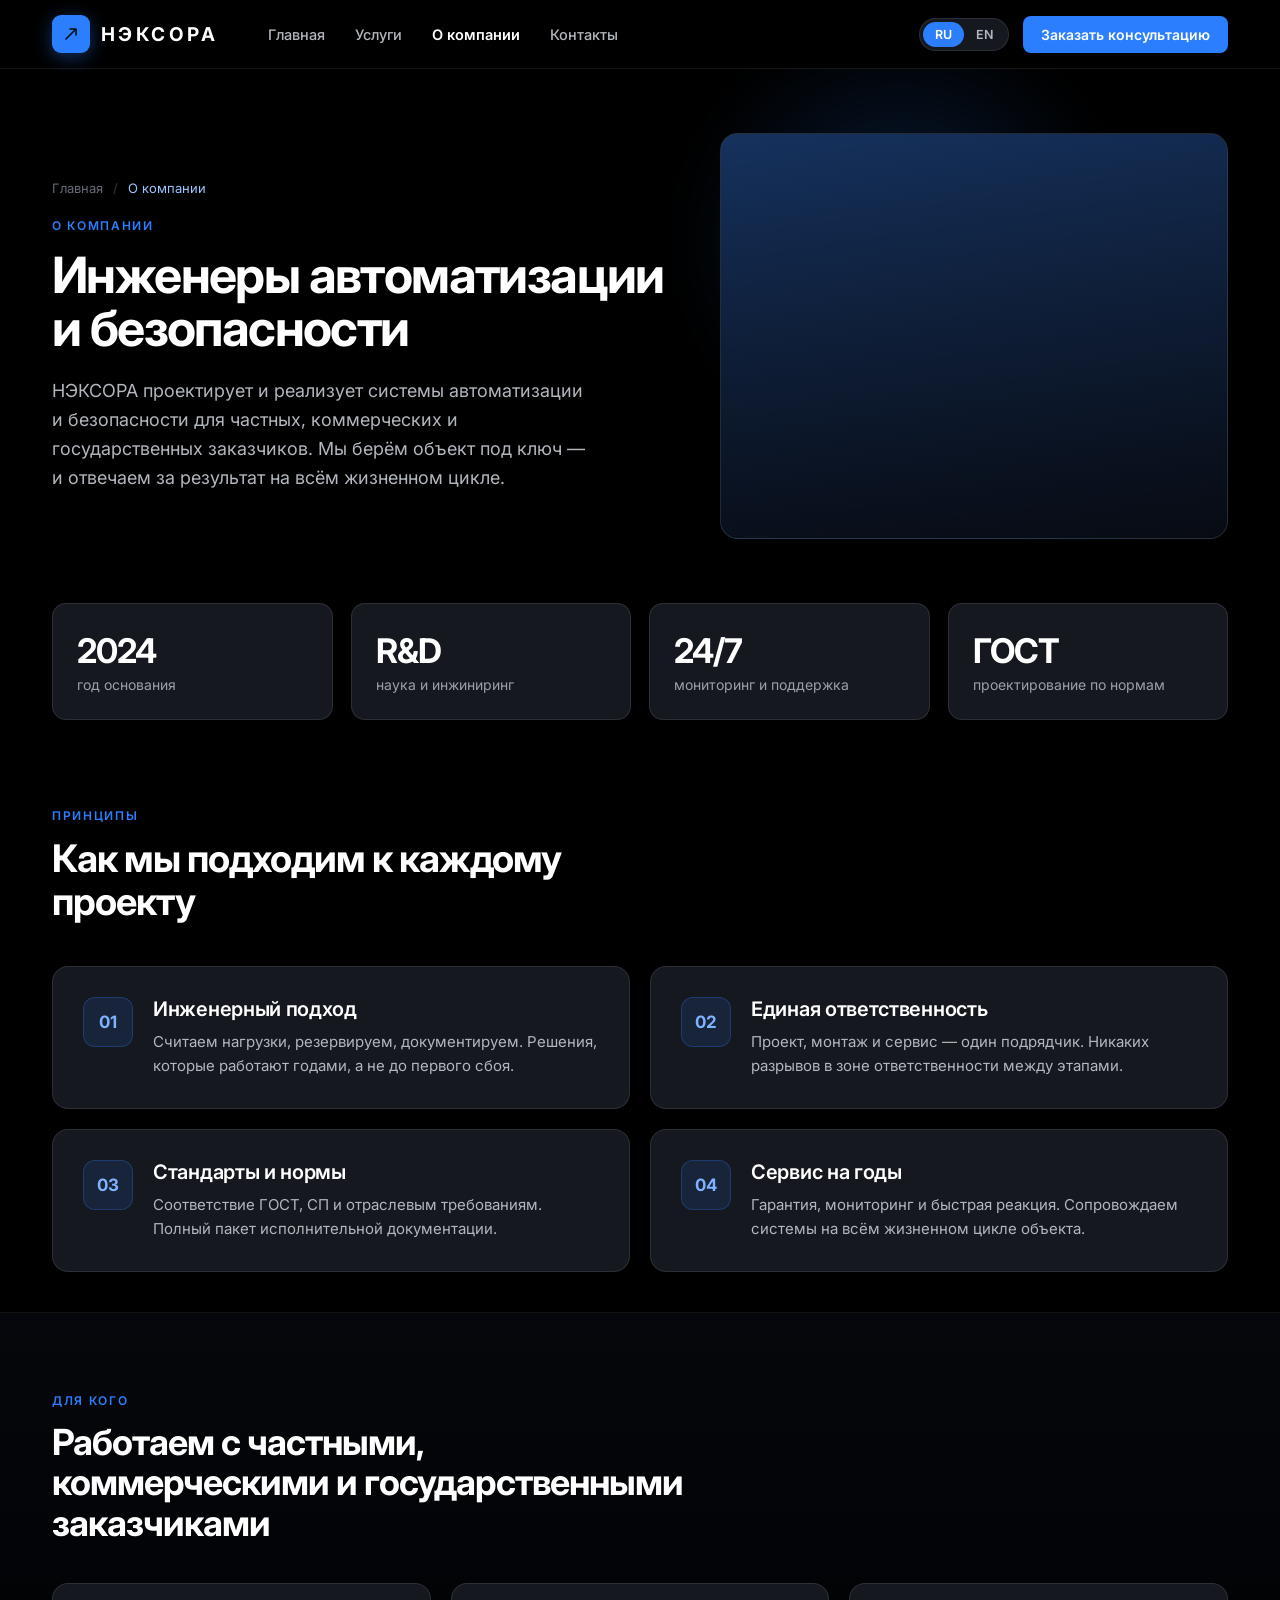
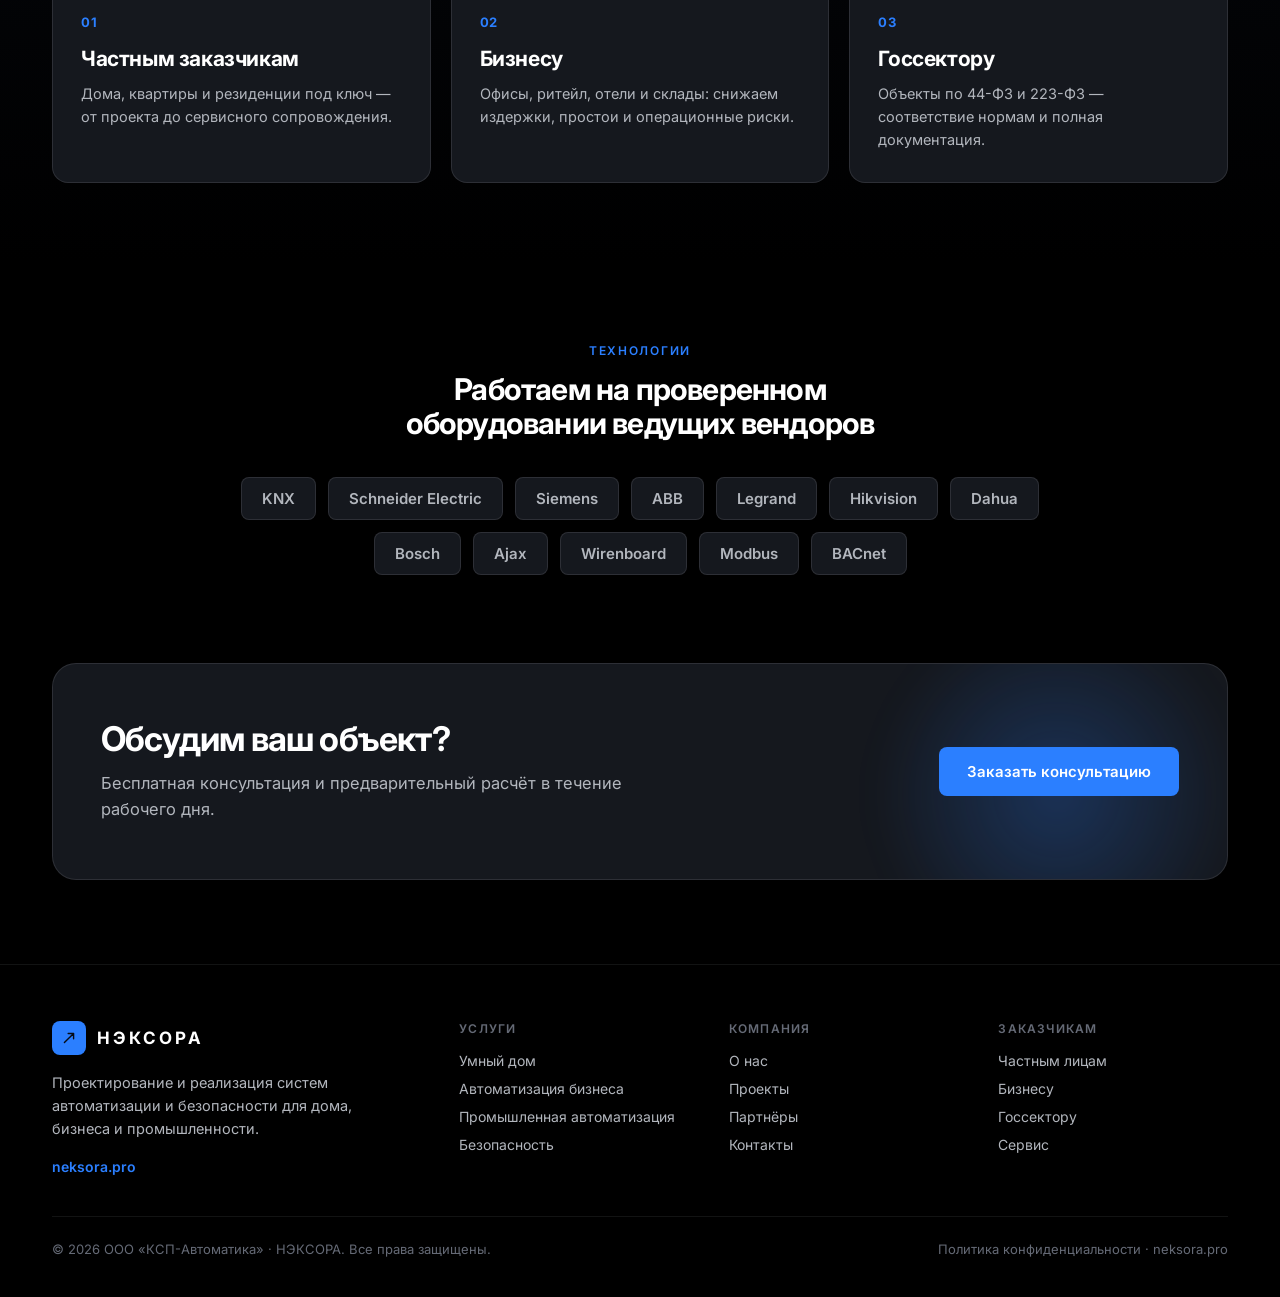
==== kompaniya.html @ 461b806e "Initial commit for Neksora redesign" ====
<!DOCTYPE html>
<html lang="ru">
<head>
<meta charset="utf-8">
<meta name="viewport" content="width=device-width,initial-scale=1">
<title>О компании — НЭКСОРА</title>
<link rel="preconnect" href="https://fonts.googleapis.com">
<link rel="preconnect" href="https://fonts.gstatic.com" crossorigin>
<link href="https://fonts.googleapis.com/css2?family=Inter:wght@400;500;600;700&display=swap" rel="stylesheet">
<link rel="stylesheet" href="neksora.css">
<style>
  .nx-chip{transition:border-color .14s ease,color .14s ease}
  .nx-chip:hover{border-color:rgba(43,127,255,.4) !important;color:#fff !important}
</style>
</head>
<body>
<div class="nx-root" style="background:#000;color:#fff;font-family:'Inter',system-ui,sans-serif;min-height:100vh;overflow-x:hidden;position:relative">

<!-- NAV -->
<header style="position:sticky;top:0;z-index:50;background:rgba(0,0,0,.72);backdrop-filter:blur(14px);border-bottom:1px solid rgba(178,182,189,.12)">
  <div style="max-width:1240px;margin:0 auto;height:68px;padding:0 32px;display:flex;align-items:center;gap:32px">
    <a href="index.html" style="display:flex;align-items:center;gap:11px;text-decoration:none;flex-shrink:0">
      <span style="width:38px;height:38px;border-radius:9px;background:#2b7fff;display:flex;align-items:center;justify-content:center;box-shadow:0 4px 18px rgba(43,127,255,.4)">
        <svg width="22" height="22" viewBox="0 0 48 48" fill="none"><path d="M13 35 L35 13 M22 13 L35 13 L35 26" stroke="#070B14" stroke-width="3.4" stroke-linecap="round" stroke-linejoin="round"/></svg>
      </span>
      <span style="font-size:19px;font-weight:700;letter-spacing:.18em;color:#fff">НЭКСОРА</span>
    </a>
    <nav style="display:flex;gap:30px;margin-left:18px">
      <a class="nx-link" href="index.html" style="font-size:14.5px;font-weight:500;color:#b2b6bd;text-decoration:none" data-k="nav0">Главная</a>
      <a class="nx-link" href="uslugi.html" style="font-size:14.5px;font-weight:500;color:#b2b6bd;text-decoration:none" data-k="nav1">Услуги</a>
      <a class="nx-link" href="kompaniya.html" style="font-size:14.5px;font-weight:600;color:#fff;text-decoration:none" data-k="nav2">О компании</a>
      <a class="nx-link" href="kontakty.html" style="font-size:14.5px;font-weight:500;color:#b2b6bd;text-decoration:none" data-k="nav3">Контакты</a>
    </nav>
    <div class="nx-headactions" style="margin-left:auto;display:flex;align-items:center;gap:14px">
      <div style="display:flex;align-items:center;background:#15181e;border:1px solid rgba(178,182,189,.15);border-radius:9999px;padding:3px">
        <button class="nx-seg" data-lang="ru" style="border:none;cursor:pointer;font-family:inherit;font-size:12.5px;font-weight:600;padding:5px 12px;border-radius:9999px;background:#2b7fff;color:#fff">RU</button>
        <button class="nx-seg" data-lang="en" style="border:none;cursor:pointer;font-family:inherit;font-size:12.5px;font-weight:600;padding:5px 12px;border-radius:9999px;background:transparent;color:#b2b6bd">EN</button>
      </div>
      <a class="nx-cta" href="kontakty.html" style="background:#2b7fff;color:#fff;font-size:14px;font-weight:600;padding:10px 18px;border-radius:8px;text-decoration:none" data-k="cta1">Заказать консультацию</a>
    </div>
    <button id="nx-burger" class="nx-burger" aria-label="Menu" style="margin-left:auto;align-items:center;justify-content:center;width:42px;height:42px;border-radius:9px;background:#15181e;border:1px solid rgba(178,182,189,.15);cursor:pointer;color:#fff">
      <svg id="nx-burger-icon" width="20" height="20" viewBox="0 0 24 24" fill="none"><path d="M4 7h16M4 12h16M4 17h16" stroke="currentColor" stroke-width="1.8" stroke-linecap="round"/></svg>
      <svg id="nx-burger-close" width="20" height="20" viewBox="0 0 24 24" fill="none" style="display:none"><path d="M6 6l12 12M18 6L6 18" stroke="currentColor" stroke-width="1.8" stroke-linecap="round"/></svg>
    </button>
  </div>
  <div id="nx-mobile-menu" class="nx-mobile-menu" style="display:none;border-top:1px solid rgba(178,182,189,.12);background:rgba(0,0,0,.96);backdrop-filter:blur(14px);padding:14px 20px 22px">
    <div style="display:flex;flex-direction:column;gap:2px">
      <a data-close-menu href="index.html" style="font-size:16px;font-weight:500;color:#b2b6bd;text-decoration:none;padding:12px 6px" data-k="nav0">Главная</a>
      <a data-close-menu href="uslugi.html" style="font-size:16px;font-weight:500;color:#b2b6bd;text-decoration:none;padding:12px 6px" data-k="nav1">Услуги</a>
      <a data-close-menu href="kompaniya.html" style="font-size:16px;font-weight:600;color:#fff;text-decoration:none;padding:12px 6px" data-k="nav2">О компании</a>
      <a data-close-menu href="kontakty.html" style="font-size:16px;font-weight:500;color:#b2b6bd;text-decoration:none;padding:12px 6px" data-k="nav3">Контакты</a>
    </div>
    <div style="height:1px;background:rgba(178,182,189,.12);margin:14px 0"></div>
    <div style="display:flex;align-items:center;gap:12px">
      <div style="display:flex;align-items:center;background:#15181e;border:1px solid rgba(178,182,189,.15);border-radius:9999px;padding:3px">
        <button class="nx-seg" data-lang="ru" style="border:none;cursor:pointer;font-family:inherit;font-size:13px;font-weight:600;padding:7px 16px;border-radius:9999px;background:#2b7fff;color:#fff">RU</button>
        <button class="nx-seg" data-lang="en" style="border:none;cursor:pointer;font-family:inherit;font-size:13px;font-weight:600;padding:7px 16px;border-radius:9999px;background:transparent;color:#b2b6bd">EN</button>
      </div>
      <a class="nx-cta" data-close-menu href="kontakty.html" style="flex:1;text-align:center;background:#2b7fff;color:#fff;font-size:15px;font-weight:600;padding:13px 18px;border-radius:8px;text-decoration:none" data-k="cta1">Заказать консультацию</a>
    </div>
  </div>
</header>

<!-- PAGE HEADER -->
<section style="position:relative;max-width:1240px;margin:0 auto;padding:64px 32px 64px;overflow:hidden">
  <div style="position:absolute;top:-60px;right:8%;width:520px;height:460px;border-radius:50%;background:radial-gradient(circle,rgba(43,127,255,.22),transparent 64%);filter:blur(20px);animation:nx-glow 8s ease-in-out infinite;pointer-events:none"></div>
  <div style="position:relative;z-index:2;display:grid;grid-template-columns:1.1fr .9fr;gap:48px;align-items:center">
    <div>
      <div style="display:flex;align-items:center;gap:10px;font-size:13px;color:#656a76;margin-bottom:22px">
        <a href="index.html" class="nx-link" style="color:#656a76;text-decoration:none" data-k="nav0">Главная</a>
        <span style="opacity:.5">/</span>
        <span style="color:#9cc4ff" data-k="nav2">О компании</span>
      </div>
      <div style="font-size:12px;font-weight:600;letter-spacing:.14em;color:#2b7fff;text-transform:uppercase;margin-bottom:16px" data-k="headEyebrow">О компании</div>
      <h1 style="font-size:50px;line-height:1.07;letter-spacing:-1.6px;font-weight:700;margin:0 0 20px;color:#fff;text-wrap:balance" data-k="headTitle">Инженеры автоматизации и безопасности</h1>
      <p style="font-size:18px;line-height:1.62;color:#b2b6bd;margin:0;max-width:540px" data-k="headSub">НЭКСОРА проектирует и реализует системы автоматизации и безопасности для частных, коммерческих и государственных заказчиков. Мы берём объект под ключ — и отвечаем за результат на всём жизненном цикле.</p>
    </div>
    <div style="position:relative;border-radius:18px;overflow:hidden;border:1px solid rgba(178,182,189,.15);aspect-ratio:5/4;background:linear-gradient(150deg,#11233f,#0a0e16)">
      <img src="https://images.unsplash.com/photo-1497366216548-37526070297c?auto=format&fit=crop&w=1000&q=80" loading="lazy" onerror="this.style.display='none'" style="position:absolute;inset:0;width:100%;height:100%;object-fit:cover" alt="">
      <div style="position:absolute;inset:0;background:linear-gradient(180deg,rgba(43,127,255,.16),rgba(5,8,16,.5))"></div>
    </div>
  </div>
</section>

<!-- STATS -->
<section style="max-width:1240px;margin:0 auto;padding:0 32px 8px">
  <div style="display:grid;grid-template-columns:repeat(4,1fr);gap:18px">
    <div style="background:#15181e;border:1px solid rgba(178,182,189,.15);border-radius:14px;padding:26px 24px">
      <div style="font-size:34px;font-weight:700;color:#fff;letter-spacing:-1px" data-k="stat0v">2024</div>
      <div style="font-size:14px;color:#9aa0ab;margin-top:5px" data-k="stat0l">год основания</div>
    </div>
    <div style="background:#15181e;border:1px solid rgba(178,182,189,.15);border-radius:14px;padding:26px 24px">
      <div style="font-size:34px;font-weight:700;color:#fff;letter-spacing:-1px" data-k="stat1v">R&amp;D</div>
      <div style="font-size:14px;color:#9aa0ab;margin-top:5px" data-k="stat1l">наука и инжиниринг</div>
    </div>
    <div style="background:#15181e;border:1px solid rgba(178,182,189,.15);border-radius:14px;padding:26px 24px">
      <div style="font-size:34px;font-weight:700;color:#fff;letter-spacing:-1px" data-k="stat2v">24/7</div>
      <div style="font-size:14px;color:#9aa0ab;margin-top:5px" data-k="stat2l">мониторинг и поддержка</div>
    </div>
    <div style="background:#15181e;border:1px solid rgba(178,182,189,.15);border-radius:14px;padding:26px 24px">
      <div style="font-size:34px;font-weight:700;color:#fff;letter-spacing:-1px" data-k="stat3v">ГОСТ</div>
      <div style="font-size:14px;color:#9aa0ab;margin-top:5px" data-k="stat3l">проектирование по нормам</div>
    </div>
  </div>
</section>

<!-- PRINCIPLES -->
<section style="max-width:1240px;margin:0 auto;padding:80px 32px 40px">
  <div style="margin-bottom:44px;max-width:640px">
    <div style="font-size:12px;font-weight:600;letter-spacing:.14em;color:#2b7fff;text-transform:uppercase;margin-bottom:14px" data-k="princEyebrow">Принципы</div>
    <h2 style="font-size:38px;line-height:1.12;letter-spacing:-1px;font-weight:700;margin:0;color:#fff" data-k="princTitle">Как мы подходим к каждому проекту</h2>
  </div>
  <div style="display:grid;grid-template-columns:repeat(2,1fr);gap:20px">
    <div class="nx-card" style="display:flex;gap:20px;align-items:flex-start;background:#15181e;border:1px solid rgba(178,182,189,.15);border-radius:16px;padding:30px">
      <div style="flex-shrink:0;width:50px;height:50px;border-radius:12px;background:rgba(43,127,255,.12);border:1px solid rgba(43,127,255,.28);display:flex;align-items:center;justify-content:center">
        <span style="font-size:17px;font-weight:700;color:#7fb2ff">01</span>
      </div>
      <div>
        <h3 style="font-size:20px;font-weight:600;letter-spacing:-.3px;margin:0 0 9px;color:#fff" data-k="pr0title">Инженерный подход</h3>
        <p style="font-size:15px;line-height:1.6;color:#b2b6bd;margin:0" data-k="pr0desc">Считаем нагрузки, резервируем, документируем. Решения, которые работают годами, а не до первого сбоя.</p>
      </div>
    </div>
    <div class="nx-card" style="display:flex;gap:20px;align-items:flex-start;background:#15181e;border:1px solid rgba(178,182,189,.15);border-radius:16px;padding:30px">
      <div style="flex-shrink:0;width:50px;height:50px;border-radius:12px;background:rgba(43,127,255,.12);border:1px solid rgba(43,127,255,.28);display:flex;align-items:center;justify-content:center">
        <span style="font-size:17px;font-weight:700;color:#7fb2ff">02</span>
      </div>
      <div>
        <h3 style="font-size:20px;font-weight:600;letter-spacing:-.3px;margin:0 0 9px;color:#fff" data-k="pr1title">Единая ответственность</h3>
        <p style="font-size:15px;line-height:1.6;color:#b2b6bd;margin:0" data-k="pr1desc">Проект, монтаж и сервис — один подрядчик. Никаких разрывов в зоне ответственности между этапами.</p>
      </div>
    </div>
    <div class="nx-card" style="display:flex;gap:20px;align-items:flex-start;background:#15181e;border:1px solid rgba(178,182,189,.15);border-radius:16px;padding:30px">
      <div style="flex-shrink:0;width:50px;height:50px;border-radius:12px;background:rgba(43,127,255,.12);border:1px solid rgba(43,127,255,.28);display:flex;align-items:center;justify-content:center">
        <span style="font-size:17px;font-weight:700;color:#7fb2ff">03</span>
      </div>
      <div>
        <h3 style="font-size:20px;font-weight:600;letter-spacing:-.3px;margin:0 0 9px;color:#fff" data-k="pr2title">Стандарты и нормы</h3>
        <p style="font-size:15px;line-height:1.6;color:#b2b6bd;margin:0" data-k="pr2desc">Соответствие ГОСТ, СП и отраслевым требованиям. Полный пакет исполнительной документации.</p>
      </div>
    </div>
    <div class="nx-card" style="display:flex;gap:20px;align-items:flex-start;background:#15181e;border:1px solid rgba(178,182,189,.15);border-radius:16px;padding:30px">
      <div style="flex-shrink:0;width:50px;height:50px;border-radius:12px;background:rgba(43,127,255,.12);border:1px solid rgba(43,127,255,.28);display:flex;align-items:center;justify-content:center">
        <span style="font-size:17px;font-weight:700;color:#7fb2ff">04</span>
      </div>
      <div>
        <h3 style="font-size:20px;font-weight:600;letter-spacing:-.3px;margin:0 0 9px;color:#fff" data-k="pr3title">Сервис на годы</h3>
        <p style="font-size:15px;line-height:1.6;color:#b2b6bd;margin:0" data-k="pr3desc">Гарантия, мониторинг и быстрая реакция. Сопровождаем системы на всём жизненном цикле объекта.</p>
      </div>
    </div>
  </div>
</section>

<!-- AUDIENCE -->
<section style="border-top:1px solid rgba(178,182,189,.1);background:linear-gradient(180deg,#05070c,#000)">
  <div style="max-width:1240px;margin:0 auto;padding:80px 32px">
    <div style="margin-bottom:40px;max-width:640px">
      <div style="font-size:12px;font-weight:600;letter-spacing:.14em;color:#2b7fff;text-transform:uppercase;margin-bottom:14px" data-k="audEyebrow">Для кого</div>
      <h2 style="font-size:36px;line-height:1.12;letter-spacing:-1px;font-weight:700;margin:0;color:#fff" data-k="audTitle">Работаем с частными, коммерческими и государственными заказчиками</h2>
    </div>
    <div style="display:grid;grid-template-columns:repeat(3,1fr);gap:20px">
      <div class="nx-card" style="background:#15181e;border:1px solid rgba(178,182,189,.15);border-radius:16px;padding:30px 28px">
        <div style="font-size:13px;font-weight:700;color:#2b7fff;letter-spacing:.04em;margin-bottom:16px">01</div>
        <h3 style="font-size:21px;font-weight:700;letter-spacing:-.4px;margin:0 0 11px;color:#fff" data-k="aud0title">Частным заказчикам</h3>
        <p style="font-size:14.5px;line-height:1.6;color:#b2b6bd;margin:0" data-k="aud0desc">Дома, квартиры и резиденции под ключ — от проекта до сервисного сопровождения.</p>
      </div>
      <div class="nx-card" style="background:#15181e;border:1px solid rgba(178,182,189,.15);border-radius:16px;padding:30px 28px">
        <div style="font-size:13px;font-weight:700;color:#2b7fff;letter-spacing:.04em;margin-bottom:16px">02</div>
        <h3 style="font-size:21px;font-weight:700;letter-spacing:-.4px;margin:0 0 11px;color:#fff" data-k="aud1title">Бизнесу</h3>
        <p style="font-size:14.5px;line-height:1.6;color:#b2b6bd;margin:0" data-k="aud1desc">Офисы, ритейл, отели и склады: снижаем издержки, простои и операционные риски.</p>
      </div>
      <div class="nx-card" style="background:#15181e;border:1px solid rgba(178,182,189,.15);border-radius:16px;padding:30px 28px">
        <div style="font-size:13px;font-weight:700;color:#2b7fff;letter-spacing:.04em;margin-bottom:16px">03</div>
        <h3 style="font-size:21px;font-weight:700;letter-spacing:-.4px;margin:0 0 11px;color:#fff" data-k="aud2title">Госсектору</h3>
        <p style="font-size:14.5px;line-height:1.6;color:#b2b6bd;margin:0" data-k="aud2desc">Объекты по 44-ФЗ и 223-ФЗ — соответствие нормам и полная документация.</p>
      </div>
    </div>
  </div>
</section>

<!-- PARTNERS / TECHNOLOGY -->
<section style="max-width:1240px;margin:0 auto;padding:80px 32px 40px">
  <div style="text-align:center;margin-bottom:36px">
    <div style="font-size:12px;font-weight:600;letter-spacing:.14em;color:#2b7fff;text-transform:uppercase;margin-bottom:14px" data-k="partEyebrow">Технологии</div>
    <h2 style="font-size:30px;line-height:1.15;letter-spacing:-.8px;font-weight:700;margin:0 auto;color:#fff;max-width:560px" data-k="partTitle">Работаем на проверенном оборудовании ведущих вендоров</h2>
  </div>
  <div style="display:flex;flex-wrap:wrap;justify-content:center;gap:12px;max-width:880px;margin:0 auto">
    <span class="nx-chip" style="font-size:15px;font-weight:600;color:#b2b6bd;background:#15181e;border:1px solid rgba(178,182,189,.15);padding:11px 20px;border-radius:8px">KNX</span>
    <span class="nx-chip" style="font-size:15px;font-weight:600;color:#b2b6bd;background:#15181e;border:1px solid rgba(178,182,189,.15);padding:11px 20px;border-radius:8px">Schneider Electric</span>
    <span class="nx-chip" style="font-size:15px;font-weight:600;color:#b2b6bd;background:#15181e;border:1px solid rgba(178,182,189,.15);padding:11px 20px;border-radius:8px">Siemens</span>
    <span class="nx-chip" style="font-size:15px;font-weight:600;color:#b2b6bd;background:#15181e;border:1px solid rgba(178,182,189,.15);padding:11px 20px;border-radius:8px">ABB</span>
    <span class="nx-chip" style="font-size:15px;font-weight:600;color:#b2b6bd;background:#15181e;border:1px solid rgba(178,182,189,.15);padding:11px 20px;border-radius:8px">Legrand</span>
    <span class="nx-chip" style="font-size:15px;font-weight:600;color:#b2b6bd;background:#15181e;border:1px solid rgba(178,182,189,.15);padding:11px 20px;border-radius:8px">Hikvision</span>
    <span class="nx-chip" style="font-size:15px;font-weight:600;color:#b2b6bd;background:#15181e;border:1px solid rgba(178,182,189,.15);padding:11px 20px;border-radius:8px">Dahua</span>
    <span class="nx-chip" style="font-size:15px;font-weight:600;color:#b2b6bd;background:#15181e;border:1px solid rgba(178,182,189,.15);padding:11px 20px;border-radius:8px">Bosch</span>
    <span class="nx-chip" style="font-size:15px;font-weight:600;color:#b2b6bd;background:#15181e;border:1px solid rgba(178,182,189,.15);padding:11px 20px;border-radius:8px">Ajax</span>
    <span class="nx-chip" style="font-size:15px;font-weight:600;color:#b2b6bd;background:#15181e;border:1px solid rgba(178,182,189,.15);padding:11px 20px;border-radius:8px">Wirenboard</span>
    <span class="nx-chip" style="font-size:15px;font-weight:600;color:#b2b6bd;background:#15181e;border:1px solid rgba(178,182,189,.15);padding:11px 20px;border-radius:8px">Modbus</span>
    <span class="nx-chip" style="font-size:15px;font-weight:600;color:#b2b6bd;background:#15181e;border:1px solid rgba(178,182,189,.15);padding:11px 20px;border-radius:8px">BACnet</span>
  </div>
</section>

<!-- CTA BANNER -->
<section style="max-width:1240px;margin:0 auto;padding:48px 32px 84px">
  <div style="position:relative;overflow:hidden;background:#15181e;border:1px solid rgba(178,182,189,.15);border-radius:24px;padding:56px 48px;display:flex;align-items:center;justify-content:space-between;gap:32px;flex-wrap:wrap">
    <div style="position:absolute;top:-80px;right:-40px;width:420px;height:420px;border-radius:50%;background:radial-gradient(circle,rgba(43,127,255,.26),transparent 62%);filter:blur(16px);pointer-events:none"></div>
    <div style="position:relative;z-index:2;max-width:560px">
      <h2 style="font-size:34px;line-height:1.12;letter-spacing:-.8px;font-weight:700;margin:0 0 12px;color:#fff" data-k="ctaTitle">Обсудим ваш объект?</h2>
      <p style="font-size:16.5px;line-height:1.6;color:#b2b6bd;margin:0" data-k="ctaSub">Бесплатная консультация и предварительный расчёт в течение рабочего дня.</p>
    </div>
    <a class="nx-cta" href="kontakty.html" style="position:relative;z-index:2;background:#2b7fff;color:#fff;font-size:15px;font-weight:600;padding:15px 28px;border-radius:8px;text-decoration:none;white-space:nowrap" data-k="cta1">Заказать консультацию</a>
  </div>
</section>

<!-- FOOTER -->
<footer style="border-top:1px solid rgba(178,182,189,.1);background:#000">
  <div style="max-width:1240px;margin:0 auto;padding:56px 32px 40px">
    <div style="display:grid;grid-template-columns:1.6fr 1fr 1fr 1fr;gap:40px;padding-bottom:40px;border-bottom:1px solid rgba(178,182,189,.1)">
      <div>
        <div style="display:flex;align-items:center;gap:11px;margin-bottom:16px">
          <span style="width:34px;height:34px;border-radius:8px;background:#2b7fff;display:flex;align-items:center;justify-content:center"><svg width="20" height="20" viewBox="0 0 48 48" fill="none"><path d="M13 35 L35 13 M22 13 L35 13 L35 26" stroke="#070B14" stroke-width="3.4" stroke-linecap="round" stroke-linejoin="round"/></svg></span>
          <span style="font-size:17px;font-weight:700;letter-spacing:.18em;color:#fff">НЭКСОРА</span>
        </div>
        <p style="font-size:14.5px;line-height:1.6;color:#b2b6bd;margin:0 0 16px;max-width:300px" data-k="footTagline">Проектирование и реализация систем автоматизации и безопасности для дома, бизнеса и промышленности.</p>
        <a href="https://neksora.pro" style="font-size:14px;color:#2b7fff;text-decoration:none;font-weight:600">neksora.pro</a>
      </div>
      <div>
        <div style="font-size:12px;font-weight:600;letter-spacing:.1em;color:#656a76;text-transform:uppercase;margin-bottom:16px" data-k="fc0title">Услуги</div>
        <div style="display:flex;flex-direction:column;gap:11px">
          <a class="nx-link" href="uslugi.html" style="font-size:14px;color:#b2b6bd;text-decoration:none" data-k="fc0a">Умный дом</a>
          <a class="nx-link" href="uslugi.html" style="font-size:14px;color:#b2b6bd;text-decoration:none" data-k="fc0b">Автоматизация бизнеса</a>
          <a class="nx-link" href="uslugi.html" style="font-size:14px;color:#b2b6bd;text-decoration:none" data-k="fc0c">Промышленная автоматизация</a>
          <a class="nx-link" href="uslugi.html" style="font-size:14px;color:#b2b6bd;text-decoration:none" data-k="fc0d">Безопасность</a>
        </div>
      </div>
      <div>
        <div style="font-size:12px;font-weight:600;letter-spacing:.1em;color:#656a76;text-transform:uppercase;margin-bottom:16px" data-k="fc1title">Компания</div>
        <div style="display:flex;flex-direction:column;gap:11px">
          <a class="nx-link" href="kompaniya.html" style="font-size:14px;color:#b2b6bd;text-decoration:none" data-k="fc1a">О нас</a>
          <a class="nx-link" href="kompaniya.html" style="font-size:14px;color:#b2b6bd;text-decoration:none" data-k="fc1b">Проекты</a>
          <a class="nx-link" href="kontakty.html" style="font-size:14px;color:#b2b6bd;text-decoration:none" data-k="fc1c">Партнёры</a>
          <a class="nx-link" href="kontakty.html" style="font-size:14px;color:#b2b6bd;text-decoration:none" data-k="fc1d">Контакты</a>
        </div>
      </div>
      <div>
        <div style="font-size:12px;font-weight:600;letter-spacing:.1em;color:#656a76;text-transform:uppercase;margin-bottom:16px" data-k="fc2title">Заказчикам</div>
        <div style="display:flex;flex-direction:column;gap:11px">
          <a class="nx-link" href="kontakty.html" style="font-size:14px;color:#b2b6bd;text-decoration:none" data-k="fc2a">Частным лицам</a>
          <a class="nx-link" href="kontakty.html" style="font-size:14px;color:#b2b6bd;text-decoration:none" data-k="fc2b">Бизнесу</a>
          <a class="nx-link" href="kontakty.html" style="font-size:14px;color:#b2b6bd;text-decoration:none" data-k="fc2c">Госсектору</a>
          <a class="nx-link" href="kontakty.html" style="font-size:14px;color:#b2b6bd;text-decoration:none" data-k="fc2d">Сервис</a>
        </div>
      </div>
    </div>
    <div style="display:flex;justify-content:space-between;align-items:center;padding-top:24px;flex-wrap:wrap;gap:12px">
      <span style="font-size:13px;color:#656a76" data-k="footCopy">© 2026 ООО «КСП-Автоматика» · НЭКСОРА. Все права защищены.</span>
      <span style="font-size:13px;color:#656a76" data-k="footLegal">Политика конфиденциальности · neksora.pro</span>
    </div>
  </div>
</footer>

</div>
<script src="neksora.js"></script>
<script>
window.NX_COPY = {
  ru: {
    pageTitle:'О компании — НЭКСОРА',
    nav0:'Главная',nav1:'Услуги',nav2:'О компании',nav3:'Контакты',
    cta1:'Заказать консультацию',
    headEyebrow:'О компании',
    headTitle:'Инженеры автоматизации и безопасности',
    headSub:'НЭКСОРА проектирует и реализует системы автоматизации и безопасности для частных, коммерческих и государственных заказчиков. Мы берём объект под ключ — и отвечаем за результат на всём жизненном цикле.',
    stat0v:'2024',stat0l:'год основания',
    stat1v:'R&D',stat1l:'наука и инжиниринг',
    stat2v:'24/7',stat2l:'мониторинг и поддержка',
    stat3v:'ГОСТ',stat3l:'проектирование по нормам',
    princEyebrow:'Принципы',princTitle:'Как мы подходим к каждому проекту',
    pr0title:'Инженерный подход',pr0desc:'Считаем нагрузки, резервируем, документируем. Решения, которые работают годами, а не до первого сбоя.',
    pr1title:'Единая ответственность',pr1desc:'Проект, монтаж и сервис — один подрядчик. Никаких разрывов в зоне ответственности между этапами.',
    pr2title:'Стандарты и нормы',pr2desc:'Соответствие ГОСТ, СП и отраслевым требованиям. Полный пакет исполнительной документации.',
    pr3title:'Сервис на годы',pr3desc:'Гарантия, мониторинг и быстрая реакция. Сопровождаем системы на всём жизненном цикле объекта.',
    audEyebrow:'Для кого',audTitle:'Работаем с частными, коммерческими и государственными заказчиками',
    aud0title:'Частным заказчикам',aud0desc:'Дома, квартиры и резиденции под ключ — от проекта до сервисного сопровождения.',
    aud1title:'Бизнесу',aud1desc:'Офисы, ритейл, отели и склады: снижаем издержки, простои и операционные риски.',
    aud2title:'Госсектору',aud2desc:'Объекты по 44-ФЗ и 223-ФЗ — соответствие нормам и полная документация.',
    partEyebrow:'Технологии',partTitle:'Работаем на проверенном оборудовании ведущих вендоров',
    ctaTitle:'Обсудим ваш объект?',ctaSub:'Бесплатная консультация и предварительный расчёт в течение рабочего дня.',
    footTagline:'Проектирование и реализация систем автоматизации и безопасности для дома, бизнеса и промышленности.',
    fc0title:'Услуги',fc0a:'Умный дом',fc0b:'Автоматизация бизнеса',fc0c:'Промышленная автоматизация',fc0d:'Безопасность',
    fc1title:'Компания',fc1a:'О нас',fc1b:'Проекты',fc1c:'Партнёры',fc1d:'Контакты',
    fc2title:'Заказчикам',fc2a:'Частным лицам',fc2b:'Бизнесу',fc2c:'Госсектору',fc2d:'Сервис',
    footCopy:'© 2026 ООО «КСП-Автоматика» · НЭКСОРА. Все права защищены.',
    footLegal:'Политика конфиденциальности · neksora.pro',
  },
  en: {
    pageTitle:'About — NEKSORA',
    nav0:'Home',nav1:'Services',nav2:'About',nav3:'Contact',
    cta1:'Request a consultation',
    headEyebrow:'About',
    headTitle:'Automation and security engineers',
    headSub:'NEKSORA designs and delivers automation and security systems for private, commercial and government clients. We take the facility turnkey — and stay accountable across its entire lifecycle.',
    stat0v:'2024',stat0l:'founded',
    stat1v:'R&D',stat1l:'science & engineering',
    stat2v:'24/7',stat2l:'monitoring & support',
    stat3v:'GOST',stat3l:'designed to standards',
    princEyebrow:'Principles',princTitle:'How we approach every project',
    pr0title:'Engineering-first',pr0desc:'We size loads, build in redundancy and document everything. Systems that last for years, not until the first failure.',
    pr1title:'Single accountability',pr1desc:'Design, installation and service — one contractor. No gaps in responsibility between stages.',
    pr2title:'Standards & compliance',pr2desc:'Compliance with national codes and industry requirements. A complete as-built documentation package.',
    pr3title:'Service for years',pr3desc:'Warranty, monitoring and fast response. We support systems across the facility lifecycle.',
    audEyebrow:'Who we serve',audTitle:'Working with private, commercial and government clients',
    aud0title:'Private clients',aud0desc:'Homes, apartments and residences turnkey — from design to ongoing service.',
    aud1title:'Business',aud1desc:'Offices, retail, hotels and warehouses: we cut costs, downtime and operational risk.',
    aud2title:'Government',aud2desc:'Facilities under public-procurement law — full compliance and documentation.',
    partEyebrow:'Technology',partTitle:'Built on proven equipment from leading vendors',
    ctaTitle:'Shall we discuss your facility?',ctaSub:'A free consultation and preliminary estimate within one business day.',
    footTagline:'Design and delivery of automation and security systems for home, business and industry.',
    fc0title:'Services',fc0a:'Smart home',fc0b:'Business automation',fc0c:'Industrial automation',fc0d:'Security',
    fc1title:'Company',fc1a:'About',fc1b:'Projects',fc1c:'Partners',fc1d:'Contact',
    fc2title:'Clients',fc2a:'Private',fc2b:'Business',fc2c:'Government',fc2d:'Service',
    footCopy:'© 2026 KSP-Avtomatika LLC · NEKSORA. All rights reserved.',
    footLegal:'Privacy policy · neksora.pro',
  }
};
</script>
</body>
</html>
---- neksora.css ----
*,*::before,*::after{box-sizing:border-box}
html{scroll-behavior:smooth}
body{margin:0;background:#000;color:#fff;font-family:'Inter',system-ui,sans-serif;-webkit-font-smoothing:antialiased}
::selection{background:rgba(43,127,255,.32)}

@keyframes nx-rise{from{opacity:0;transform:translateY(14px)}to{opacity:1;transform:none}}
@keyframes nx-glow{0%,100%{opacity:.55}50%{opacity:.9}}
@keyframes nx-ping{0%{transform:scale(1);opacity:.6}80%,100%{transform:scale(2.4);opacity:0}}

.nx-link{transition:color .14s ease}
.nx-link:hover{color:#fff !important}
.nx-card{transition:border-color .15s ease,transform .15s ease,background .15s ease}
.nx-card:hover{border-color:rgba(43,127,255,.5) !important;transform:translateY(-4px)}
.nx-cta{transition:filter .14s ease,transform .1s ease,box-shadow .15s ease}
.nx-cta:hover{filter:brightness(1.08);box-shadow:0 8px 30px rgba(43,127,255,.35)}
.nx-cta:active{transform:scale(.98)}
.nx-ghost{transition:border-color .14s ease,color .14s ease,background .14s ease}
.nx-ghost:hover{border-color:rgba(178,182,189,.45) !important;background:rgba(255,255,255,.03) !important}
.nx-in{transition:border-color .14s ease,background .14s ease}
.nx-in:focus{outline:none;border-color:#2b7fff !important;background:#1b1f27 !important}
.nx-seg{transition:color .14s ease,background .14s ease}
.nx-chip{transition:border-color .14s ease,color .14s ease}
.nx-chip:hover{border-color:rgba(43,127,255,.4) !important;color:#fff !important}

/* Burger: hidden on desktop */
.nx-burger{display:none}
@media(max-width:760px){
  .nx-root header nav{display:none !important}
  .nx-headactions{display:none !important}
  .nx-burger{display:flex !important}
}
@media(min-width:761px){
  .nx-mobile-menu{display:none !important}
}
@media(max-width:820px){
  .nx-root [style*="grid-template-columns"]{grid-template-columns:1fr !important}
  .nx-root h1{font-size:44px !important;letter-spacing:-1.2px !important}
}
@media(max-width:640px){
  .nx-root section{padding-left:20px !important;padding-right:20px !important}
  .nx-root header>div{padding-left:18px !important;padding-right:18px !important}
  .nx-root h1{font-size:32px !important;letter-spacing:-.8px !important}
  .nx-root h2{font-size:25px !important;letter-spacing:-.5px !important}
  .nx-root header .nx-cta{padding:9px 12px !important;font-size:13px !important}
}
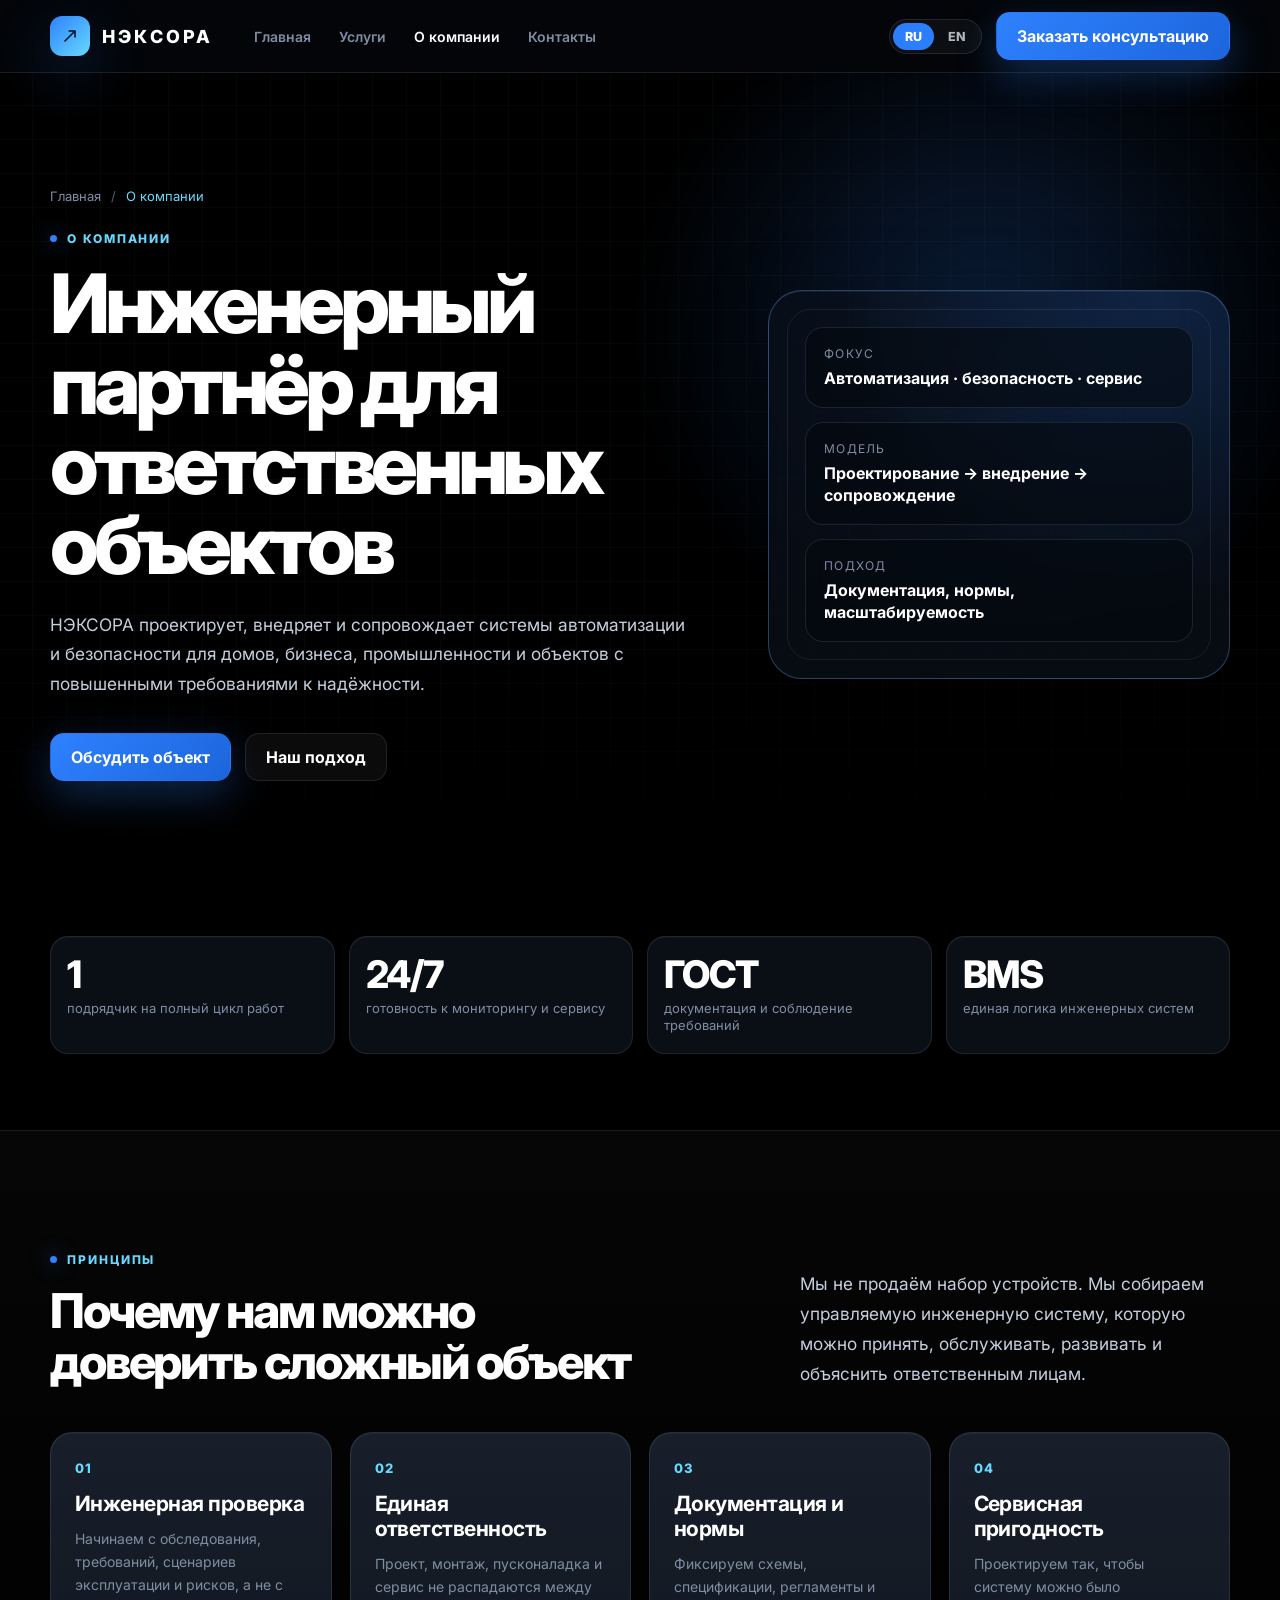
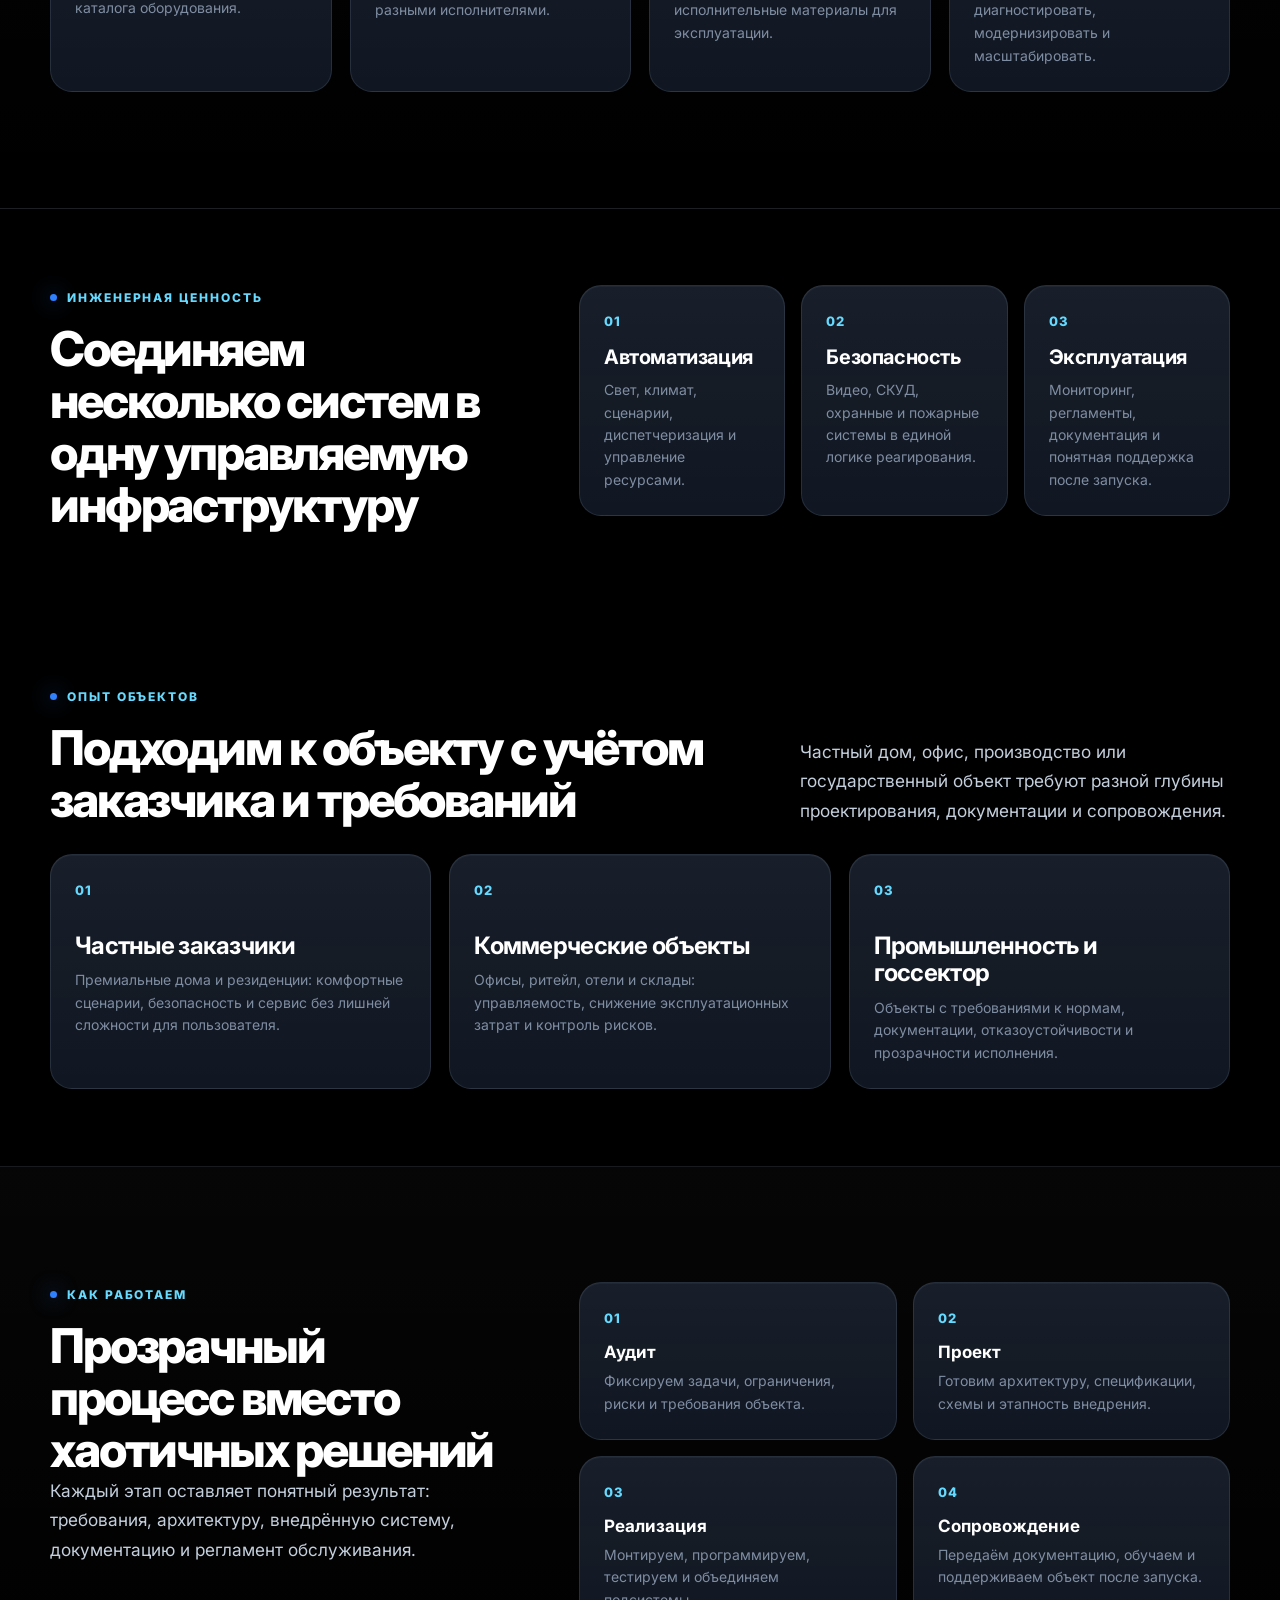
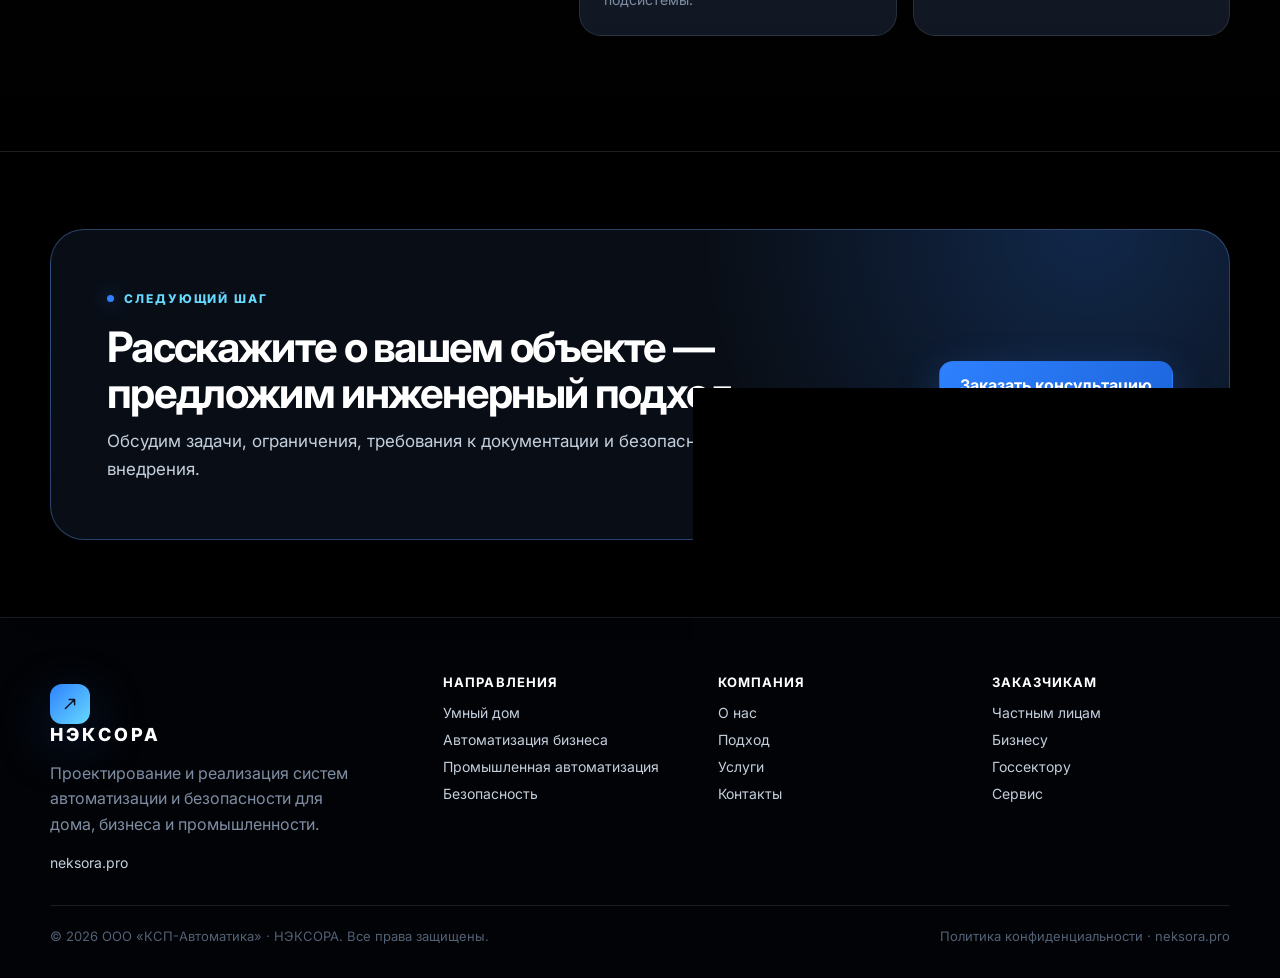
==== commit a80c5b6f: "Add files via upload" ====
--- a/kompaniya.html
+++ b/kompaniya.html
@@ -3,258 +3,154 @@
 <head>
 <meta charset="utf-8">
 <meta name="viewport" content="width=device-width,initial-scale=1">
+<meta name="description" content="НЭКСОРА — инженерная компания по автоматизации и системам безопасности: проектирование, внедрение, документация и сопровождение объектов.">
 <title>О компании — НЭКСОРА</title>
 <link rel="preconnect" href="https://fonts.googleapis.com">
 <link rel="preconnect" href="https://fonts.gstatic.com" crossorigin>
-<link href="https://fonts.googleapis.com/css2?family=Inter:wght@400;500;600;700&display=swap" rel="stylesheet">
+<link href="https://fonts.googleapis.com/css2?family=Inter:wght@400;500;600;700;800&display=swap" rel="stylesheet">
 <link rel="stylesheet" href="neksora.css">
-<style>
-  .nx-chip{transition:border-color .14s ease,color .14s ease}
-  .nx-chip:hover{border-color:rgba(43,127,255,.4) !important;color:#fff !important}
-</style>
 </head>
 <body>
-<div class="nx-root" style="background:#000;color:#fff;font-family:'Inter',system-ui,sans-serif;min-height:100vh;overflow-x:hidden;position:relative">
+<div class="nx-root nx-company-page">
 
-<!-- NAV -->
-<header style="position:sticky;top:0;z-index:50;background:rgba(0,0,0,.72);backdrop-filter:blur(14px);border-bottom:1px solid rgba(178,182,189,.12)">
-  <div style="max-width:1240px;margin:0 auto;height:68px;padding:0 32px;display:flex;align-items:center;gap:32px">
-    <a href="index.html" style="display:flex;align-items:center;gap:11px;text-decoration:none;flex-shrink:0">
-      <span style="width:38px;height:38px;border-radius:9px;background:#2b7fff;display:flex;align-items:center;justify-content:center;box-shadow:0 4px 18px rgba(43,127,255,.4)">
-        <svg width="22" height="22" viewBox="0 0 48 48" fill="none"><path d="M13 35 L35 13 M22 13 L35 13 L35 26" stroke="#070B14" stroke-width="3.4" stroke-linecap="round" stroke-linejoin="round"/></svg>
-      </span>
-      <span style="font-size:19px;font-weight:700;letter-spacing:.18em;color:#fff">НЭКСОРА</span>
+<header class="nx-header">
+  <div class="nx-container nx-header__inner">
+    <a href="index.html" class="nx-logo" aria-label="НЭКСОРА">
+      <span class="nx-logo__mark"><svg width="22" height="22" viewBox="0 0 48 48" fill="none"><path d="M13 35 L35 13 M22 13 L35 13 L35 26" stroke="#06101f" stroke-width="3.4" stroke-linecap="round" stroke-linejoin="round"/></svg></span>
+      <span class="nx-logo__text">НЭКСОРА</span>
     </a>
-    <nav style="display:flex;gap:30px;margin-left:18px">
-      <a class="nx-link" href="index.html" style="font-size:14.5px;font-weight:500;color:#b2b6bd;text-decoration:none" data-k="nav0">Главная</a>
-      <a class="nx-link" href="uslugi.html" style="font-size:14.5px;font-weight:500;color:#b2b6bd;text-decoration:none" data-k="nav1">Услуги</a>
-      <a class="nx-link" href="kompaniya.html" style="font-size:14.5px;font-weight:600;color:#fff;text-decoration:none" data-k="nav2">О компании</a>
-      <a class="nx-link" href="kontakty.html" style="font-size:14.5px;font-weight:500;color:#b2b6bd;text-decoration:none" data-k="nav3">Контакты</a>
+    <nav class="nx-nav" aria-label="Главная навигация">
+      <a class="nx-link" href="index.html" data-k="nav0">Главная</a>
+      <a class="nx-link" href="uslugi.html" data-k="nav1">Услуги</a>
+      <a class="nx-link" href="kompaniya.html" data-k="nav2" aria-current="page">О компании</a>
+      <a class="nx-link" href="kontakty.html" data-k="nav3">Контакты</a>
     </nav>
-    <div class="nx-headactions" style="margin-left:auto;display:flex;align-items:center;gap:14px">
-      <div style="display:flex;align-items:center;background:#15181e;border:1px solid rgba(178,182,189,.15);border-radius:9999px;padding:3px">
-        <button class="nx-seg" data-lang="ru" style="border:none;cursor:pointer;font-family:inherit;font-size:12.5px;font-weight:600;padding:5px 12px;border-radius:9999px;background:#2b7fff;color:#fff">RU</button>
-        <button class="nx-seg" data-lang="en" style="border:none;cursor:pointer;font-family:inherit;font-size:12.5px;font-weight:600;padding:5px 12px;border-radius:9999px;background:transparent;color:#b2b6bd">EN</button>
+    <div class="nx-headactions">
+      <div class="nx-lang" aria-label="Переключение языка">
+        <button class="nx-seg" data-lang="ru" type="button">RU</button>
+        <button class="nx-seg" data-lang="en" type="button">EN</button>
       </div>
-      <a class="nx-cta" href="kontakty.html" style="background:#2b7fff;color:#fff;font-size:14px;font-weight:600;padding:10px 18px;border-radius:8px;text-decoration:none" data-k="cta1">Заказать консультацию</a>
+      <a class="nx-cta nx-btn nx-btn--primary" href="kontakty.html" data-k="cta1">Заказать консультацию</a>
     </div>
-    <button id="nx-burger" class="nx-burger" aria-label="Menu" style="margin-left:auto;align-items:center;justify-content:center;width:42px;height:42px;border-radius:9px;background:#15181e;border:1px solid rgba(178,182,189,.15);cursor:pointer;color:#fff">
+    <button id="nx-burger" class="nx-burger" aria-label="Menu" aria-expanded="false" type="button">
       <svg id="nx-burger-icon" width="20" height="20" viewBox="0 0 24 24" fill="none"><path d="M4 7h16M4 12h16M4 17h16" stroke="currentColor" stroke-width="1.8" stroke-linecap="round"/></svg>
-      <svg id="nx-burger-close" width="20" height="20" viewBox="0 0 24 24" fill="none" style="display:none"><path d="M6 6l12 12M18 6L6 18" stroke="currentColor" stroke-width="1.8" stroke-linecap="round"/></svg>
+      <svg id="nx-burger-close" width="20" height="20" viewBox="0 0 24 24" fill="none"><path d="M6 6l12 12M18 6L6 18" stroke="currentColor" stroke-width="1.8" stroke-linecap="round"/></svg>
     </button>
   </div>
-  <div id="nx-mobile-menu" class="nx-mobile-menu" style="display:none;border-top:1px solid rgba(178,182,189,.12);background:rgba(0,0,0,.96);backdrop-filter:blur(14px);padding:14px 20px 22px">
-    <div style="display:flex;flex-direction:column;gap:2px">
-      <a data-close-menu href="index.html" style="font-size:16px;font-weight:500;color:#b2b6bd;text-decoration:none;padding:12px 6px" data-k="nav0">Главная</a>
-      <a data-close-menu href="uslugi.html" style="font-size:16px;font-weight:500;color:#b2b6bd;text-decoration:none;padding:12px 6px" data-k="nav1">Услуги</a>
-      <a data-close-menu href="kompaniya.html" style="font-size:16px;font-weight:600;color:#fff;text-decoration:none;padding:12px 6px" data-k="nav2">О компании</a>
-      <a data-close-menu href="kontakty.html" style="font-size:16px;font-weight:500;color:#b2b6bd;text-decoration:none;padding:12px 6px" data-k="nav3">Контакты</a>
-    </div>
-    <div style="height:1px;background:rgba(178,182,189,.12);margin:14px 0"></div>
-    <div style="display:flex;align-items:center;gap:12px">
-      <div style="display:flex;align-items:center;background:#15181e;border:1px solid rgba(178,182,189,.15);border-radius:9999px;padding:3px">
-        <button class="nx-seg" data-lang="ru" style="border:none;cursor:pointer;font-family:inherit;font-size:13px;font-weight:600;padding:7px 16px;border-radius:9999px;background:#2b7fff;color:#fff">RU</button>
-        <button class="nx-seg" data-lang="en" style="border:none;cursor:pointer;font-family:inherit;font-size:13px;font-weight:600;padding:7px 16px;border-radius:9999px;background:transparent;color:#b2b6bd">EN</button>
+  <div id="nx-mobile-menu" class="nx-mobile-menu">
+    <div class="nx-container nx-mobile-menu__inner">
+      <a data-close-menu href="index.html" data-k="nav0">Главная</a>
+      <a data-close-menu href="uslugi.html" data-k="nav1">Услуги</a>
+      <a data-close-menu href="kompaniya.html" data-k="nav2">О компании</a>
+      <a data-close-menu href="kontakty.html" data-k="nav3">Контакты</a>
+      <div class="nx-mobile-menu__actions">
+        <div class="nx-lang"><button class="nx-seg" data-lang="ru" type="button">RU</button><button class="nx-seg" data-lang="en" type="button">EN</button></div>
+        <a class="nx-cta nx-btn nx-btn--primary" data-close-menu href="kontakty.html" data-k="cta1">Заказать консультацию</a>
       </div>
-      <a class="nx-cta" data-close-menu href="kontakty.html" style="flex:1;text-align:center;background:#2b7fff;color:#fff;font-size:15px;font-weight:600;padding:13px 18px;border-radius:8px;text-decoration:none" data-k="cta1">Заказать консультацию</a>
     </div>
   </div>
 </header>
 
-<!-- PAGE HEADER -->
-<section style="position:relative;max-width:1240px;margin:0 auto;padding:64px 32px 64px;overflow:hidden">
-  <div style="position:absolute;top:-60px;right:8%;width:520px;height:460px;border-radius:50%;background:radial-gradient(circle,rgba(43,127,255,.22),transparent 64%);filter:blur(20px);animation:nx-glow 8s ease-in-out infinite;pointer-events:none"></div>
-  <div style="position:relative;z-index:2;display:grid;grid-template-columns:1.1fr .9fr;gap:48px;align-items:center">
-    <div>
-      <div style="display:flex;align-items:center;gap:10px;font-size:13px;color:#656a76;margin-bottom:22px">
-        <a href="index.html" class="nx-link" style="color:#656a76;text-decoration:none" data-k="nav0">Главная</a>
-        <span style="opacity:.5">/</span>
-        <span style="color:#9cc4ff" data-k="nav2">О компании</span>
+<main id="top">
+  <section class="nx-company-hero nx-section">
+    <div class="nx-bg-grid" aria-hidden="true"></div>
+    <div class="nx-container nx-company-hero__grid">
+      <div class="nx-reveal">
+        <div class="nx-breadcrumb"><a href="index.html" data-k="nav0">Главная</a><span>/</span><span data-k="nav2">О компании</span></div>
+        <div class="nx-eyebrow" data-k="headEyebrow">О компании</div>
+        <h1 class="nx-display" data-k="headTitle">Инженерный партнёр для ответственных объектов</h1>
+        <p class="nx-lead nx-company-hero__lead" data-k="headSub">НЭКСОРА проектирует, внедряет и сопровождает системы автоматизации и безопасности для домов, бизнеса, промышленности и объектов с повышенными требованиями к надёжности.</p>
+        <div class="nx-hero__actions">
+          <a class="nx-cta nx-btn nx-btn--primary" href="kontakty.html" data-k="heroCtaPrimary">Обсудить объект</a>
+          <a class="nx-ghost nx-btn nx-btn--secondary" href="#principles" data-k="heroCtaSecondary">Наш подход</a>
+        </div>
       </div>
-      <div style="font-size:12px;font-weight:600;letter-spacing:.14em;color:#2b7fff;text-transform:uppercase;margin-bottom:16px" data-k="headEyebrow">О компании</div>
-      <h1 style="font-size:50px;line-height:1.07;letter-spacing:-1.6px;font-weight:700;margin:0 0 20px;color:#fff;text-wrap:balance" data-k="headTitle">Инженеры автоматизации и безопасности</h1>
-      <p style="font-size:18px;line-height:1.62;color:#b2b6bd;margin:0;max-width:540px" data-k="headSub">НЭКСОРА проектирует и реализует системы автоматизации и безопасности для частных, коммерческих и государственных заказчиков. Мы берём объект под ключ — и отвечаем за результат на всём жизненном цикле.</p>
-    </div>
-    <div style="position:relative;border-radius:18px;overflow:hidden;border:1px solid rgba(178,182,189,.15);aspect-ratio:5/4;background:linear-gradient(150deg,#11233f,#0a0e16)">
-      <img src="https://images.unsplash.com/photo-1497366216548-37526070297c?auto=format&fit=crop&w=1000&q=80" loading="lazy" onerror="this.style.display='none'" style="position:absolute;inset:0;width:100%;height:100%;object-fit:cover" alt="">
-      <div style="position:absolute;inset:0;background:linear-gradient(180deg,rgba(43,127,255,.16),rgba(5,8,16,.5))"></div>
-    </div>
-  </div>
-</section>
-
-<!-- STATS -->
-<section style="max-width:1240px;margin:0 auto;padding:0 32px 8px">
-  <div style="display:grid;grid-template-columns:repeat(4,1fr);gap:18px">
-    <div style="background:#15181e;border:1px solid rgba(178,182,189,.15);border-radius:14px;padding:26px 24px">
-      <div style="font-size:34px;font-weight:700;color:#fff;letter-spacing:-1px" data-k="stat0v">2024</div>
-      <div style="font-size:14px;color:#9aa0ab;margin-top:5px" data-k="stat0l">год основания</div>
-    </div>
-    <div style="background:#15181e;border:1px solid rgba(178,182,189,.15);border-radius:14px;padding:26px 24px">
-      <div style="font-size:34px;font-weight:700;color:#fff;letter-spacing:-1px" data-k="stat1v">R&amp;D</div>
-      <div style="font-size:14px;color:#9aa0ab;margin-top:5px" data-k="stat1l">наука и инжиниринг</div>
-    </div>
-    <div style="background:#15181e;border:1px solid rgba(178,182,189,.15);border-radius:14px;padding:26px 24px">
-      <div style="font-size:34px;font-weight:700;color:#fff;letter-spacing:-1px" data-k="stat2v">24/7</div>
-      <div style="font-size:14px;color:#9aa0ab;margin-top:5px" data-k="stat2l">мониторинг и поддержка</div>
-    </div>
-    <div style="background:#15181e;border:1px solid rgba(178,182,189,.15);border-radius:14px;padding:26px 24px">
-      <div style="font-size:34px;font-weight:700;color:#fff;letter-spacing:-1px" data-k="stat3v">ГОСТ</div>
-      <div style="font-size:14px;color:#9aa0ab;margin-top:5px" data-k="stat3l">проектирование по нормам</div>
-    </div>
-  </div>
-</section>
-
-<!-- PRINCIPLES -->
-<section style="max-width:1240px;margin:0 auto;padding:80px 32px 40px">
-  <div style="margin-bottom:44px;max-width:640px">
-    <div style="font-size:12px;font-weight:600;letter-spacing:.14em;color:#2b7fff;text-transform:uppercase;margin-bottom:14px" data-k="princEyebrow">Принципы</div>
-    <h2 style="font-size:38px;line-height:1.12;letter-spacing:-1px;font-weight:700;margin:0;color:#fff" data-k="princTitle">Как мы подходим к каждому проекту</h2>
-  </div>
-  <div style="display:grid;grid-template-columns:repeat(2,1fr);gap:20px">
-    <div class="nx-card" style="display:flex;gap:20px;align-items:flex-start;background:#15181e;border:1px solid rgba(178,182,189,.15);border-radius:16px;padding:30px">
-      <div style="flex-shrink:0;width:50px;height:50px;border-radius:12px;background:rgba(43,127,255,.12);border:1px solid rgba(43,127,255,.28);display:flex;align-items:center;justify-content:center">
-        <span style="font-size:17px;font-weight:700;color:#7fb2ff">01</span>
-      </div>
-      <div>
-        <h3 style="font-size:20px;font-weight:600;letter-spacing:-.3px;margin:0 0 9px;color:#fff" data-k="pr0title">Инженерный подход</h3>
-        <p style="font-size:15px;line-height:1.6;color:#b2b6bd;margin:0" data-k="pr0desc">Считаем нагрузки, резервируем, документируем. Решения, которые работают годами, а не до первого сбоя.</p>
+      <div class="nx-company-brief nx-reveal" aria-label="Кратко о подходе НЭКСОРА">
+        <div class="nx-company-brief__line"><span data-k="brief0l">Фокус</span><strong data-k="brief0v">Автоматизация · безопасность · сервис</strong></div>
+        <div class="nx-company-brief__line"><span data-k="brief1l">Модель</span><strong data-k="brief1v">Проектирование → внедрение → сопровождение</strong></div>
+        <div class="nx-company-brief__line"><span data-k="brief2l">Подход</span><strong data-k="brief2v">Документация, нормы, масштабируемость</strong></div>
       </div>
     </div>
-    <div class="nx-card" style="display:flex;gap:20px;align-items:flex-start;background:#15181e;border:1px solid rgba(178,182,189,.15);border-radius:16px;padding:30px">
-      <div style="flex-shrink:0;width:50px;height:50px;border-radius:12px;background:rgba(43,127,255,.12);border:1px solid rgba(43,127,255,.28);display:flex;align-items:center;justify-content:center">
-        <span style="font-size:17px;font-weight:700;color:#7fb2ff">02</span>
+  </section>
+
+  <section class="nx-section nx-section--tight">
+    <div class="nx-container nx-company-stats">
+      <div class="nx-proof nx-reveal"><strong data-k="stat0v">1</strong><span data-k="stat0l">подрядчик на полный цикл работ</span></div>
+      <div class="nx-proof nx-reveal"><strong data-k="stat1v">24/7</strong><span data-k="stat1l">готовность к мониторингу и сервису</span></div>
+      <div class="nx-proof nx-reveal"><strong data-k="stat2v">ГОСТ</strong><span data-k="stat2l">документация и соблюдение требований</span></div>
+      <div class="nx-proof nx-reveal"><strong data-k="stat3v">BMS</strong><span data-k="stat3l">единая логика инженерных систем</span></div>
+    </div>
+  </section>
+
+  <section id="principles" class="nx-section nx-dark-band">
+    <div class="nx-container">
+      <div class="nx-section-head">
+        <div><div class="nx-eyebrow" data-k="princEyebrow">Принципы</div><h2 class="nx-h2" data-k="princTitle">Почему нам можно доверить сложный объект</h2></div>
+        <p class="nx-lead" data-k="princSub">Мы не продаём набор устройств. Мы собираем управляемую инженерную систему, которую можно принять, обслуживать, развивать и объяснить ответственным лицам.</p>
       </div>
-      <div>
-        <h3 style="font-size:20px;font-weight:600;letter-spacing:-.3px;margin:0 0 9px;color:#fff" data-k="pr1title">Единая ответственность</h3>
-        <p style="font-size:15px;line-height:1.6;color:#b2b6bd;margin:0" data-k="pr1desc">Проект, монтаж и сервис — один подрядчик. Никаких разрывов в зоне ответственности между этапами.</p>
+      <div class="nx-company-principles">
+        <article class="nx-company-card nx-reveal"><span>01</span><h3 data-k="pr0title">Инженерная проверка</h3><p data-k="pr0desc">Начинаем с обследования, требований, сценариев эксплуатации и рисков, а не с каталога оборудования.</p></article>
+        <article class="nx-company-card nx-reveal"><span>02</span><h3 data-k="pr1title">Единая ответственность</h3><p data-k="pr1desc">Проект, монтаж, пусконаладка и сервис не распадаются между разными исполнителями.</p></article>
+        <article class="nx-company-card nx-reveal"><span>03</span><h3 data-k="pr2title">Документация и нормы</h3><p data-k="pr2desc">Фиксируем схемы, спецификации, регламенты и исполнительные материалы для эксплуатации.</p></article>
+        <article class="nx-company-card nx-reveal"><span>04</span><h3 data-k="pr3title">Сервисная пригодность</h3><p data-k="pr3desc">Проектируем так, чтобы систему можно было диагностировать, модернизировать и масштабировать.</p></article>
       </div>
     </div>
-    <div class="nx-card" style="display:flex;gap:20px;align-items:flex-start;background:#15181e;border:1px solid rgba(178,182,189,.15);border-radius:16px;padding:30px">
-      <div style="flex-shrink:0;width:50px;height:50px;border-radius:12px;background:rgba(43,127,255,.12);border:1px solid rgba(43,127,255,.28);display:flex;align-items:center;justify-content:center">
-        <span style="font-size:17px;font-weight:700;color:#7fb2ff">03</span>
-      </div>
-      <div>
-        <h3 style="font-size:20px;font-weight:600;letter-spacing:-.3px;margin:0 0 9px;color:#fff" data-k="pr2title">Стандарты и нормы</h3>
-        <p style="font-size:15px;line-height:1.6;color:#b2b6bd;margin:0" data-k="pr2desc">Соответствие ГОСТ, СП и отраслевым требованиям. Полный пакет исполнительной документации.</p>
+  </section>
+
+  <section class="nx-section nx-section--tight">
+    <div class="nx-container nx-company-value">
+      <div class="nx-reveal"><div class="nx-eyebrow" data-k="valueEyebrow">Инженерная ценность</div><h2 class="nx-h2" data-k="valueTitle">Соединяем несколько систем в одну управляемую инфраструктуру</h2></div>
+      <div class="nx-company-value__list">
+        <div class="nx-evidence-card nx-reveal"><span>01</span><h3 data-k="value0t">Автоматизация</h3><p data-k="value0d">Свет, климат, сценарии, диспетчеризация и управление ресурсами.</p></div>
+        <div class="nx-evidence-card nx-reveal"><span>02</span><h3 data-k="value1t">Безопасность</h3><p data-k="value1d">Видео, СКУД, охранные и пожарные системы в единой логике реагирования.</p></div>
+        <div class="nx-evidence-card nx-reveal"><span>03</span><h3 data-k="value2t">Эксплуатация</h3><p data-k="value2d">Мониторинг, регламенты, документация и понятная поддержка после запуска.</p></div>
       </div>
     </div>
-    <div class="nx-card" style="display:flex;gap:20px;align-items:flex-start;background:#15181e;border:1px solid rgba(178,182,189,.15);border-radius:16px;padding:30px">
-      <div style="flex-shrink:0;width:50px;height:50px;border-radius:12px;background:rgba(43,127,255,.12);border:1px solid rgba(43,127,255,.28);display:flex;align-items:center;justify-content:center">
-        <span style="font-size:17px;font-weight:700;color:#7fb2ff">04</span>
+  </section>
+
+  <section class="nx-section nx-section--tight">
+    <div class="nx-container">
+      <div class="nx-section-head nx-section-head--compact">
+        <div><div class="nx-eyebrow" data-k="audEyebrow">Опыт объектов</div><h2 class="nx-h2" data-k="audTitle">Подходим к объекту с учётом заказчика и требований</h2></div>
+        <p class="nx-lead" data-k="audSub">Частный дом, офис, производство или государственный объект требуют разной глубины проектирования, документации и сопровождения.</p>
       </div>
-      <div>
-        <h3 style="font-size:20px;font-weight:600;letter-spacing:-.3px;margin:0 0 9px;color:#fff" data-k="pr3title">Сервис на годы</h3>
-        <p style="font-size:15px;line-height:1.6;color:#b2b6bd;margin:0" data-k="pr3desc">Гарантия, мониторинг и быстрая реакция. Сопровождаем системы на всём жизненном цикле объекта.</p>
+      <div class="nx-audience-grid nx-company-audience">
+        <article class="nx-audience-card nx-reveal"><span>01</span><h3 data-k="aud0title">Частные заказчики</h3><p data-k="aud0desc">Премиальные дома и резиденции: комфортные сценарии, безопасность и сервис без лишней сложности для пользователя.</p></article>
+        <article class="nx-audience-card nx-reveal"><span>02</span><h3 data-k="aud1title">Коммерческие объекты</h3><p data-k="aud1desc">Офисы, ритейл, отели и склады: управляемость, снижение эксплуатационных затрат и контроль рисков.</p></article>
+        <article class="nx-audience-card nx-reveal"><span>03</span><h3 data-k="aud2title">Промышленность и госсектор</h3><p data-k="aud2desc">Объекты с требованиями к нормам, документации, отказоустойчивости и прозрачности исполнения.</p></article>
       </div>
     </div>
-  </div>
-</section>
+  </section>
 
-<!-- AUDIENCE -->
-<section style="border-top:1px solid rgba(178,182,189,.1);background:linear-gradient(180deg,#05070c,#000)">
-  <div style="max-width:1240px;margin:0 auto;padding:80px 32px">
-    <div style="margin-bottom:40px;max-width:640px">
-      <div style="font-size:12px;font-weight:600;letter-spacing:.14em;color:#2b7fff;text-transform:uppercase;margin-bottom:14px" data-k="audEyebrow">Для кого</div>
-      <h2 style="font-size:36px;line-height:1.12;letter-spacing:-1px;font-weight:700;margin:0;color:#fff" data-k="audTitle">Работаем с частными, коммерческими и государственными заказчиками</h2>
-    </div>
-    <div style="display:grid;grid-template-columns:repeat(3,1fr);gap:20px">
-      <div class="nx-card" style="background:#15181e;border:1px solid rgba(178,182,189,.15);border-radius:16px;padding:30px 28px">
-        <div style="font-size:13px;font-weight:700;color:#2b7fff;letter-spacing:.04em;margin-bottom:16px">01</div>
-        <h3 style="font-size:21px;font-weight:700;letter-spacing:-.4px;margin:0 0 11px;color:#fff" data-k="aud0title">Частным заказчикам</h3>
-        <p style="font-size:14.5px;line-height:1.6;color:#b2b6bd;margin:0" data-k="aud0desc">Дома, квартиры и резиденции под ключ — от проекта до сервисного сопровождения.</p>
-      </div>
-      <div class="nx-card" style="background:#15181e;border:1px solid rgba(178,182,189,.15);border-radius:16px;padding:30px 28px">
-        <div style="font-size:13px;font-weight:700;color:#2b7fff;letter-spacing:.04em;margin-bottom:16px">02</div>
-        <h3 style="font-size:21px;font-weight:700;letter-spacing:-.4px;margin:0 0 11px;color:#fff" data-k="aud1title">Бизнесу</h3>
-        <p style="font-size:14.5px;line-height:1.6;color:#b2b6bd;margin:0" data-k="aud1desc">Офисы, ритейл, отели и склады: снижаем издержки, простои и операционные риски.</p>
-      </div>
-      <div class="nx-card" style="background:#15181e;border:1px solid rgba(178,182,189,.15);border-radius:16px;padding:30px 28px">
-        <div style="font-size:13px;font-weight:700;color:#2b7fff;letter-spacing:.04em;margin-bottom:16px">03</div>
-        <h3 style="font-size:21px;font-weight:700;letter-spacing:-.4px;margin:0 0 11px;color:#fff" data-k="aud2title">Госсектору</h3>
-        <p style="font-size:14.5px;line-height:1.6;color:#b2b6bd;margin:0" data-k="aud2desc">Объекты по 44-ФЗ и 223-ФЗ — соответствие нормам и полная документация.</p>
+  <section class="nx-section nx-dark-band">
+    <div class="nx-container nx-process-layout">
+      <div class="nx-process-copy nx-reveal"><div class="nx-eyebrow" data-k="workEyebrow">Как работаем</div><h2 class="nx-h2" data-k="workTitle">Прозрачный процесс вместо хаотичных решений</h2><p class="nx-lead" data-k="workSub">Каждый этап оставляет понятный результат: требования, архитектуру, внедрённую систему, документацию и регламент обслуживания.</p></div>
+      <div class="nx-process-steps">
+        <div class="nx-step nx-reveal"><span>01</span><strong data-k="work0t">Аудит</strong><p data-k="work0d">Фиксируем задачи, ограничения, риски и требования объекта.</p></div>
+        <div class="nx-step nx-reveal"><span>02</span><strong data-k="work1t">Проект</strong><p data-k="work1d">Готовим архитектуру, спецификации, схемы и этапность внедрения.</p></div>
+        <div class="nx-step nx-reveal"><span>03</span><strong data-k="work2t">Реализация</strong><p data-k="work2d">Монтируем, программируем, тестируем и объединяем подсистемы.</p></div>
+        <div class="nx-step nx-reveal"><span>04</span><strong data-k="work3t">Сопровождение</strong><p data-k="work3d">Передаём документацию, обучаем и поддерживаем объект после запуска.</p></div>
       </div>
     </div>
-  </div>
-</section>
+  </section>
 
-<!-- PARTNERS / TECHNOLOGY -->
-<section style="max-width:1240px;margin:0 auto;padding:80px 32px 40px">
-  <div style="text-align:center;margin-bottom:36px">
-    <div style="font-size:12px;font-weight:600;letter-spacing:.14em;color:#2b7fff;text-transform:uppercase;margin-bottom:14px" data-k="partEyebrow">Технологии</div>
-    <h2 style="font-size:30px;line-height:1.15;letter-spacing:-.8px;font-weight:700;margin:0 auto;color:#fff;max-width:560px" data-k="partTitle">Работаем на проверенном оборудовании ведущих вендоров</h2>
-  </div>
-  <div style="display:flex;flex-wrap:wrap;justify-content:center;gap:12px;max-width:880px;margin:0 auto">
-    <span class="nx-chip" style="font-size:15px;font-weight:600;color:#b2b6bd;background:#15181e;border:1px solid rgba(178,182,189,.15);padding:11px 20px;border-radius:8px">KNX</span>
-    <span class="nx-chip" style="font-size:15px;font-weight:600;color:#b2b6bd;background:#15181e;border:1px solid rgba(178,182,189,.15);padding:11px 20px;border-radius:8px">Schneider Electric</span>
-    <span class="nx-chip" style="font-size:15px;font-weight:600;color:#b2b6bd;background:#15181e;border:1px solid rgba(178,182,189,.15);padding:11px 20px;border-radius:8px">Siemens</span>
-    <span class="nx-chip" style="font-size:15px;font-weight:600;color:#b2b6bd;background:#15181e;border:1px solid rgba(178,182,189,.15);padding:11px 20px;border-radius:8px">ABB</span>
-    <span class="nx-chip" style="font-size:15px;font-weight:600;color:#b2b6bd;background:#15181e;border:1px solid rgba(178,182,189,.15);padding:11px 20px;border-radius:8px">Legrand</span>
-    <span class="nx-chip" style="font-size:15px;font-weight:600;color:#b2b6bd;background:#15181e;border:1px solid rgba(178,182,189,.15);padding:11px 20px;border-radius:8px">Hikvision</span>
-    <span class="nx-chip" style="font-size:15px;font-weight:600;color:#b2b6bd;background:#15181e;border:1px solid rgba(178,182,189,.15);padding:11px 20px;border-radius:8px">Dahua</span>
-    <span class="nx-chip" style="font-size:15px;font-weight:600;color:#b2b6bd;background:#15181e;border:1px solid rgba(178,182,189,.15);padding:11px 20px;border-radius:8px">Bosch</span>
-    <span class="nx-chip" style="font-size:15px;font-weight:600;color:#b2b6bd;background:#15181e;border:1px solid rgba(178,182,189,.15);padding:11px 20px;border-radius:8px">Ajax</span>
-    <span class="nx-chip" style="font-size:15px;font-weight:600;color:#b2b6bd;background:#15181e;border:1px solid rgba(178,182,189,.15);padding:11px 20px;border-radius:8px">Wirenboard</span>
-    <span class="nx-chip" style="font-size:15px;font-weight:600;color:#b2b6bd;background:#15181e;border:1px solid rgba(178,182,189,.15);padding:11px 20px;border-radius:8px">Modbus</span>
-    <span class="nx-chip" style="font-size:15px;font-weight:600;color:#b2b6bd;background:#15181e;border:1px solid rgba(178,182,189,.15);padding:11px 20px;border-radius:8px">BACnet</span>
-  </div>
-</section>
+  <section class="nx-section nx-section--tight">
+    <div class="nx-container nx-cta-panel nx-reveal">
+      <div><div class="nx-eyebrow" data-k="ctaEyebrow">Следующий шаг</div><h2 data-k="ctaTitle">Расскажите о вашем объекте — предложим инженерный подход</h2><p data-k="ctaSub">Обсудим задачи, ограничения, требования к документации и безопасную архитектуру внедрения.</p></div>
+      <a class="nx-cta nx-btn nx-btn--primary" href="kontakty.html" data-k="cta1">Заказать консультацию</a>
+    </div>
+  </section>
+</main>
 
-<!-- CTA BANNER -->
-<section style="max-width:1240px;margin:0 auto;padding:48px 32px 84px">
-  <div style="position:relative;overflow:hidden;background:#15181e;border:1px solid rgba(178,182,189,.15);border-radius:24px;padding:56px 48px;display:flex;align-items:center;justify-content:space-between;gap:32px;flex-wrap:wrap">
-    <div style="position:absolute;top:-80px;right:-40px;width:420px;height:420px;border-radius:50%;background:radial-gradient(circle,rgba(43,127,255,.26),transparent 62%);filter:blur(16px);pointer-events:none"></div>
-    <div style="position:relative;z-index:2;max-width:560px">
-      <h2 style="font-size:34px;line-height:1.12;letter-spacing:-.8px;font-weight:700;margin:0 0 12px;color:#fff" data-k="ctaTitle">Обсудим ваш объект?</h2>
-      <p style="font-size:16.5px;line-height:1.6;color:#b2b6bd;margin:0" data-k="ctaSub">Бесплатная консультация и предварительный расчёт в течение рабочего дня.</p>
+<footer class="nx-footer">
+  <div class="nx-container">
+    <div class="nx-footer__grid">
+      <div><a class="nx-logo" href="index.html"><span class="nx-logo__mark"><svg width="20" height="20" viewBox="0 0 48 48" fill="none"><path d="M13 35 L35 13 M22 13 L35 13 L35 26" stroke="#06101f" stroke-width="3.4" stroke-linecap="round" stroke-linejoin="round"/></svg></span><span class="nx-logo__text">НЭКСОРА</span></a><p data-k="footTagline">Проектирование и реализация систем автоматизации и безопасности для дома, бизнеса и промышленности.</p><a href="https://neksora.pro">neksora.pro</a></div>
+      <div><strong data-k="fc0title">Направления</strong><a href="uslugi.html" data-k="fc0a">Умный дом</a><a href="uslugi.html" data-k="fc0b">Автоматизация бизнеса</a><a href="uslugi.html" data-k="fc0c">Промышленная автоматизация</a><a href="uslugi.html" data-k="fc0d">Безопасность</a></div>
+      <div><strong data-k="fc1title">Компания</strong><a href="kompaniya.html" data-k="fc1a">О нас</a><a href="kompaniya.html" data-k="fc1b">Подход</a><a href="uslugi.html" data-k="fc1c">Услуги</a><a href="kontakty.html" data-k="fc1d">Контакты</a></div>
+      <div><strong data-k="fc2title">Заказчикам</strong><a href="kontakty.html" data-k="fc2a">Частным лицам</a><a href="kontakty.html" data-k="fc2b">Бизнесу</a><a href="kontakty.html" data-k="fc2c">Госсектору</a><a href="kontakty.html" data-k="fc2d">Сервис</a></div>
     </div>
-    <a class="nx-cta" href="kontakty.html" style="position:relative;z-index:2;background:#2b7fff;color:#fff;font-size:15px;font-weight:600;padding:15px 28px;border-radius:8px;text-decoration:none;white-space:nowrap" data-k="cta1">Заказать консультацию</a>
-  </div>
-</section>
-
-<!-- FOOTER -->
-<footer style="border-top:1px solid rgba(178,182,189,.1);background:#000">
-  <div style="max-width:1240px;margin:0 auto;padding:56px 32px 40px">
-    <div style="display:grid;grid-template-columns:1.6fr 1fr 1fr 1fr;gap:40px;padding-bottom:40px;border-bottom:1px solid rgba(178,182,189,.1)">
-      <div>
-        <div style="display:flex;align-items:center;gap:11px;margin-bottom:16px">
-          <span style="width:34px;height:34px;border-radius:8px;background:#2b7fff;display:flex;align-items:center;justify-content:center"><svg width="20" height="20" viewBox="0 0 48 48" fill="none"><path d="M13 35 L35 13 M22 13 L35 13 L35 26" stroke="#070B14" stroke-width="3.4" stroke-linecap="round" stroke-linejoin="round"/></svg></span>
-          <span style="font-size:17px;font-weight:700;letter-spacing:.18em;color:#fff">НЭКСОРА</span>
-        </div>
-        <p style="font-size:14.5px;line-height:1.6;color:#b2b6bd;margin:0 0 16px;max-width:300px" data-k="footTagline">Проектирование и реализация систем автоматизации и безопасности для дома, бизнеса и промышленности.</p>
-        <a href="https://neksora.pro" style="font-size:14px;color:#2b7fff;text-decoration:none;font-weight:600">neksora.pro</a>
-      </div>
-      <div>
-        <div style="font-size:12px;font-weight:600;letter-spacing:.1em;color:#656a76;text-transform:uppercase;margin-bottom:16px" data-k="fc0title">Услуги</div>
-        <div style="display:flex;flex-direction:column;gap:11px">
-          <a class="nx-link" href="uslugi.html" style="font-size:14px;color:#b2b6bd;text-decoration:none" data-k="fc0a">Умный дом</a>
-          <a class="nx-link" href="uslugi.html" style="font-size:14px;color:#b2b6bd;text-decoration:none" data-k="fc0b">Автоматизация бизнеса</a>
-          <a class="nx-link" href="uslugi.html" style="font-size:14px;color:#b2b6bd;text-decoration:none" data-k="fc0c">Промышленная автоматизация</a>
-          <a class="nx-link" href="uslugi.html" style="font-size:14px;color:#b2b6bd;text-decoration:none" data-k="fc0d">Безопасность</a>
-        </div>
-      </div>
-      <div>
-        <div style="font-size:12px;font-weight:600;letter-spacing:.1em;color:#656a76;text-transform:uppercase;margin-bottom:16px" data-k="fc1title">Компания</div>
-        <div style="display:flex;flex-direction:column;gap:11px">
-          <a class="nx-link" href="kompaniya.html" style="font-size:14px;color:#b2b6bd;text-decoration:none" data-k="fc1a">О нас</a>
-          <a class="nx-link" href="kompaniya.html" style="font-size:14px;color:#b2b6bd;text-decoration:none" data-k="fc1b">Проекты</a>
-          <a class="nx-link" href="kontakty.html" style="font-size:14px;color:#b2b6bd;text-decoration:none" data-k="fc1c">Партнёры</a>
-          <a class="nx-link" href="kontakty.html" style="font-size:14px;color:#b2b6bd;text-decoration:none" data-k="fc1d">Контакты</a>
-        </div>
-      </div>
-      <div>
-        <div style="font-size:12px;font-weight:600;letter-spacing:.1em;color:#656a76;text-transform:uppercase;margin-bottom:16px" data-k="fc2title">Заказчикам</div>
-        <div style="display:flex;flex-direction:column;gap:11px">
-          <a class="nx-link" href="kontakty.html" style="font-size:14px;color:#b2b6bd;text-decoration:none" data-k="fc2a">Частным лицам</a>
-          <a class="nx-link" href="kontakty.html" style="font-size:14px;color:#b2b6bd;text-decoration:none" data-k="fc2b">Бизнесу</a>
-          <a class="nx-link" href="kontakty.html" style="font-size:14px;color:#b2b6bd;text-decoration:none" data-k="fc2c">Госсектору</a>
-          <a class="nx-link" href="kontakty.html" style="font-size:14px;color:#b2b6bd;text-decoration:none" data-k="fc2d">Сервис</a>
-        </div>
-      </div>
-    </div>
-    <div style="display:flex;justify-content:space-between;align-items:center;padding-top:24px;flex-wrap:wrap;gap:12px">
-      <span style="font-size:13px;color:#656a76" data-k="footCopy">© 2026 ООО «КСП-Автоматика» · НЭКСОРА. Все права защищены.</span>
-      <span style="font-size:13px;color:#656a76" data-k="footLegal">Политика конфиденциальности · neksora.pro</span>
-    </div>
+    <div class="nx-footer__bottom"><span data-k="footCopy">© 2026 ООО «КСП-Автоматика» · НЭКСОРА. Все права защищены.</span><span data-k="footLegal">Политика конфиденциальности · neksora.pro</span></div>
   </div>
 </footer>
 
@@ -264,63 +160,31 @@
 window.NX_COPY = {
   ru: {
     pageTitle:'О компании — НЭКСОРА',
-    nav0:'Главная',nav1:'Услуги',nav2:'О компании',nav3:'Контакты',
-    cta1:'Заказать консультацию',
-    headEyebrow:'О компании',
-    headTitle:'Инженеры автоматизации и безопасности',
-    headSub:'НЭКСОРА проектирует и реализует системы автоматизации и безопасности для частных, коммерческих и государственных заказчиков. Мы берём объект под ключ — и отвечаем за результат на всём жизненном цикле.',
-    stat0v:'2024',stat0l:'год основания',
-    stat1v:'R&D',stat1l:'наука и инжиниринг',
-    stat2v:'24/7',stat2l:'мониторинг и поддержка',
-    stat3v:'ГОСТ',stat3l:'проектирование по нормам',
-    princEyebrow:'Принципы',princTitle:'Как мы подходим к каждому проекту',
-    pr0title:'Инженерный подход',pr0desc:'Считаем нагрузки, резервируем, документируем. Решения, которые работают годами, а не до первого сбоя.',
-    pr1title:'Единая ответственность',pr1desc:'Проект, монтаж и сервис — один подрядчик. Никаких разрывов в зоне ответственности между этапами.',
-    pr2title:'Стандарты и нормы',pr2desc:'Соответствие ГОСТ, СП и отраслевым требованиям. Полный пакет исполнительной документации.',
-    pr3title:'Сервис на годы',pr3desc:'Гарантия, мониторинг и быстрая реакция. Сопровождаем системы на всём жизненном цикле объекта.',
-    audEyebrow:'Для кого',audTitle:'Работаем с частными, коммерческими и государственными заказчиками',
-    aud0title:'Частным заказчикам',aud0desc:'Дома, квартиры и резиденции под ключ — от проекта до сервисного сопровождения.',
-    aud1title:'Бизнесу',aud1desc:'Офисы, ритейл, отели и склады: снижаем издержки, простои и операционные риски.',
-    aud2title:'Госсектору',aud2desc:'Объекты по 44-ФЗ и 223-ФЗ — соответствие нормам и полная документация.',
-    partEyebrow:'Технологии',partTitle:'Работаем на проверенном оборудовании ведущих вендоров',
-    ctaTitle:'Обсудим ваш объект?',ctaSub:'Бесплатная консультация и предварительный расчёт в течение рабочего дня.',
-    footTagline:'Проектирование и реализация систем автоматизации и безопасности для дома, бизнеса и промышленности.',
-    fc0title:'Услуги',fc0a:'Умный дом',fc0b:'Автоматизация бизнеса',fc0c:'Промышленная автоматизация',fc0d:'Безопасность',
-    fc1title:'Компания',fc1a:'О нас',fc1b:'Проекты',fc1c:'Партнёры',fc1d:'Контакты',
-    fc2title:'Заказчикам',fc2a:'Частным лицам',fc2b:'Бизнесу',fc2c:'Госсектору',fc2d:'Сервис',
-    footCopy:'© 2026 ООО «КСП-Автоматика» · НЭКСОРА. Все права защищены.',
-    footLegal:'Политика конфиденциальности · neksora.pro',
+    nav0:'Главная',nav1:'Услуги',nav2:'О компании',nav3:'Контакты',cta1:'Заказать консультацию',heroCtaPrimary:'Обсудить объект',heroCtaSecondary:'Наш подход',
+    headEyebrow:'О компании',headTitle:'Инженерный партнёр для ответственных объектов',headSub:'НЭКСОРА проектирует, внедряет и сопровождает системы автоматизации и безопасности для домов, бизнеса, промышленности и объектов с повышенными требованиями к надёжности.',
+    brief0l:'Фокус',brief0v:'Автоматизация · безопасность · сервис',brief1l:'Модель',brief1v:'Проектирование → внедрение → сопровождение',brief2l:'Подход',brief2v:'Документация, нормы, масштабируемость',
+    stat0v:'1',stat0l:'подрядчик на полный цикл работ',stat1v:'24/7',stat1l:'готовность к мониторингу и сервису',stat2v:'ГОСТ',stat2l:'документация и соблюдение требований',stat3v:'BMS',stat3l:'единая логика инженерных систем',
+    princEyebrow:'Принципы',princTitle:'Почему нам можно доверить сложный объект',princSub:'Мы не продаём набор устройств. Мы собираем управляемую инженерную систему, которую можно принять, обслуживать, развивать и объяснить ответственным лицам.',pr0title:'Инженерная проверка',pr0desc:'Начинаем с обследования, требований, сценариев эксплуатации и рисков, а не с каталога оборудования.',pr1title:'Единая ответственность',pr1desc:'Проект, монтаж, пусконаладка и сервис не распадаются между разными исполнителями.',pr2title:'Документация и нормы',pr2desc:'Фиксируем схемы, спецификации, регламенты и исполнительные материалы для эксплуатации.',pr3title:'Сервисная пригодность',pr3desc:'Проектируем так, чтобы систему можно было диагностировать, модернизировать и масштабировать.',
+    valueEyebrow:'Инженерная ценность',valueTitle:'Соединяем несколько систем в одну управляемую инфраструктуру',value0t:'Автоматизация',value0d:'Свет, климат, сценарии, диспетчеризация и управление ресурсами.',value1t:'Безопасность',value1d:'Видео, СКУД, охранные и пожарные системы в единой логике реагирования.',value2t:'Эксплуатация',value2d:'Мониторинг, регламенты, документация и понятная поддержка после запуска.',
+    audEyebrow:'Опыт объектов',audTitle:'Подходим к объекту с учётом заказчика и требований',audSub:'Частный дом, офис, производство или государственный объект требуют разной глубины проектирования, документации и сопровождения.',aud0title:'Частные заказчики',aud0desc:'Премиальные дома и резиденции: комфортные сценарии, безопасность и сервис без лишней сложности для пользователя.',aud1title:'Коммерческие объекты',aud1desc:'Офисы, ритейл, отели и склады: управляемость, снижение эксплуатационных затрат и контроль рисков.',aud2title:'Промышленность и госсектор',aud2desc:'Объекты с требованиями к нормам, документации, отказоустойчивости и прозрачности исполнения.',
+    workEyebrow:'Как работаем',workTitle:'Прозрачный процесс вместо хаотичных решений',workSub:'Каждый этап оставляет понятный результат: требования, архитектуру, внедрённую систему, документацию и регламент обслуживания.',work0t:'Аудит',work0d:'Фиксируем задачи, ограничения, риски и требования объекта.',work1t:'Проект',work1d:'Готовим архитектуру, спецификации, схемы и этапность внедрения.',work2t:'Реализация',work2d:'Монтируем, программируем, тестируем и объединяем подсистемы.',work3t:'Сопровождение',work3d:'Передаём документацию, обучаем и поддерживаем объект после запуска.',
+    ctaEyebrow:'Следующий шаг',ctaTitle:'Расскажите о вашем объекте — предложим инженерный подход',ctaSub:'Обсудим задачи, ограничения, требования к документации и безопасную архитектуру внедрения.',
+    footTagline:'Проектирование и реализация систем автоматизации и безопасности для дома, бизнеса и промышленности.',fc0title:'Направления',fc0a:'Умный дом',fc0b:'Автоматизация бизнеса',fc0c:'Промышленная автоматизация',fc0d:'Безопасность',fc1title:'Компания',fc1a:'О нас',fc1b:'Подход',fc1c:'Услуги',fc1d:'Контакты',fc2title:'Заказчикам',fc2a:'Частным лицам',fc2b:'Бизнесу',fc2c:'Госсектору',fc2d:'Сервис',footCopy:'© 2026 ООО «КСП-Автоматика» · НЭКСОРА. Все права защищены.',footLegal:'Политика конфиденциальности · neksora.pro'
   },
   en: {
     pageTitle:'About — NEKSORA',
-    nav0:'Home',nav1:'Services',nav2:'About',nav3:'Contact',
-    cta1:'Request a consultation',
-    headEyebrow:'About',
-    headTitle:'Automation and security engineers',
-    headSub:'NEKSORA designs and delivers automation and security systems for private, commercial and government clients. We take the facility turnkey — and stay accountable across its entire lifecycle.',
-    stat0v:'2024',stat0l:'founded',
-    stat1v:'R&D',stat1l:'science & engineering',
-    stat2v:'24/7',stat2l:'monitoring & support',
-    stat3v:'GOST',stat3l:'designed to standards',
-    princEyebrow:'Principles',princTitle:'How we approach every project',
-    pr0title:'Engineering-first',pr0desc:'We size loads, build in redundancy and document everything. Systems that last for years, not until the first failure.',
-    pr1title:'Single accountability',pr1desc:'Design, installation and service — one contractor. No gaps in responsibility between stages.',
-    pr2title:'Standards & compliance',pr2desc:'Compliance with national codes and industry requirements. A complete as-built documentation package.',
-    pr3title:'Service for years',pr3desc:'Warranty, monitoring and fast response. We support systems across the facility lifecycle.',
-    audEyebrow:'Who we serve',audTitle:'Working with private, commercial and government clients',
-    aud0title:'Private clients',aud0desc:'Homes, apartments and residences turnkey — from design to ongoing service.',
-    aud1title:'Business',aud1desc:'Offices, retail, hotels and warehouses: we cut costs, downtime and operational risk.',
-    aud2title:'Government',aud2desc:'Facilities under public-procurement law — full compliance and documentation.',
-    partEyebrow:'Technology',partTitle:'Built on proven equipment from leading vendors',
-    ctaTitle:'Shall we discuss your facility?',ctaSub:'A free consultation and preliminary estimate within one business day.',
-    footTagline:'Design and delivery of automation and security systems for home, business and industry.',
-    fc0title:'Services',fc0a:'Smart home',fc0b:'Business automation',fc0c:'Industrial automation',fc0d:'Security',
-    fc1title:'Company',fc1a:'About',fc1b:'Projects',fc1c:'Partners',fc1d:'Contact',
-    fc2title:'Clients',fc2a:'Private',fc2b:'Business',fc2c:'Government',fc2d:'Service',
-    footCopy:'© 2026 KSP-Avtomatika LLC · NEKSORA. All rights reserved.',
-    footLegal:'Privacy policy · neksora.pro',
+    nav0:'Home',nav1:'Services',nav2:'About',nav3:'Contact',cta1:'Request a consultation',heroCtaPrimary:'Discuss a facility',heroCtaSecondary:'Our approach',
+    headEyebrow:'About',headTitle:'Engineering partner for responsible facilities',headSub:'NEKSORA designs, deploys and supports automation and security systems for homes, business, industry and facilities with high reliability requirements.',
+    brief0l:'Focus',brief0v:'Automation · security · service',brief1l:'Model',brief1v:'Design → deployment → support',brief2l:'Approach',brief2v:'Documentation, standards, scalability',
+    stat0v:'1',stat0l:'contractor for the full work cycle',stat1v:'24/7',stat1l:'monitoring and service readiness',stat2v:'GOST',stat2l:'documentation and compliance',stat3v:'BMS',stat3l:'unified logic for engineering systems',
+    princEyebrow:'Principles',princTitle:'Why complex facilities can trust us',princSub:'We do not sell a set of devices. We assemble a manageable engineering system that can be accepted, serviced, developed and explained to responsible stakeholders.',pr0title:'Engineering validation',pr0desc:'We start with survey, requirements, operating scenarios and risks — not with an equipment catalogue.',pr1title:'Single responsibility',pr1desc:'Design, installation, commissioning and service do not split between unrelated contractors.',pr2title:'Documentation and standards',pr2desc:'We record diagrams, specifications, regulations and as-built materials for operation.',pr3title:'Service-ready systems',pr3desc:'We design so the system can be diagnosed, upgraded and scaled.',
+    valueEyebrow:'Engineering value',valueTitle:'We connect multiple systems into one manageable infrastructure',value0t:'Automation',value0d:'Lighting, climate, scenes, dispatching and resource control.',value1t:'Security',value1d:'Video, access control, intrusion and fire systems in one response logic.',value2t:'Operation',value2d:'Monitoring, regulations, documentation and clear support after launch.',
+    audEyebrow:'Facility experience',audTitle:'We adapt to client type and requirements',audSub:'A private home, office, production site or public-sector facility requires different design depth, documentation and support.',aud0title:'Private clients',aud0desc:'Premium homes and residences: comfort scenes, safety and service without unnecessary user complexity.',aud1title:'Commercial facilities',aud1desc:'Offices, retail, hotels and warehouses: control, lower operating costs and risk management.',aud2title:'Industry and public sector',aud2desc:'Facilities with requirements for standards, documentation, fault tolerance and transparent execution.',
+    workEyebrow:'How we work',workTitle:'A transparent process instead of chaotic decisions',workSub:'Each stage leaves a clear result: requirements, architecture, deployed system, documentation and maintenance regulations.',work0t:'Audit',work0d:'We capture goals, limits, risks and facility requirements.',work1t:'Design',work1d:'We prepare architecture, specifications, diagrams and implementation stages.',work2t:'Deployment',work2d:'We install, program, test and connect subsystems.',work3t:'Support',work3d:'We hand over documentation, train teams and support the facility after launch.',
+    ctaEyebrow:'Next step',ctaTitle:'Tell us about your facility — we will suggest an engineering approach',ctaSub:'We will discuss goals, limits, documentation requirements and a safe deployment architecture.',
+    footTagline:'Design and delivery of automation and security systems for home, business and industry.',fc0title:'Directions',fc0a:'Smart home',fc0b:'Business automation',fc0c:'Industrial automation',fc0d:'Security',fc1title:'Company',fc1a:'About',fc1b:'Approach',fc1c:'Services',fc1d:'Contact',fc2title:'Clients',fc2a:'Private',fc2b:'Business',fc2c:'Public sector',fc2d:'Service',footCopy:'© 2026 KSP-Avtomatika LLC · NEKSORA. All rights reserved.',footLegal:'Privacy policy · neksora.pro'
   }
 };
 </script>
 </body>
-</html>
+</html>
--- a/neksora.css
+++ b/neksora.css
@@ -1,45 +1,63 @@
 *,*::before,*::after{box-sizing:border-box}
+:root{color-scheme:dark;--nx-bg:#05070b;--nx-bg-2:#080d15;--nx-surface:#101722;--nx-surface-2:#151f2d;--nx-glass:rgba(13,20,31,.72);--nx-line:rgba(166,185,212,.14);--nx-line-strong:rgba(105,166,255,.34);--nx-text:#f3f7ff;--nx-soft:#c4cfdd;--nx-muted:#7f8da3;--nx-faint:#536174;--nx-accent:#2f81ff;--nx-accent-2:#66d9ff;--nx-success:#45d483;--nx-error:#ff5f57;--nx-container:min(1180px,calc(100% - 40px));--nx-radius:22px;--nx-radius-lg:32px;--nx-shadow:0 24px 80px rgba(0,0,0,.36);--nx-glow:0 18px 58px rgba(47,129,255,.28);--nx-ease:cubic-bezier(.2,.8,.2,1)}
 html{scroll-behavior:smooth}
-body{margin:0;background:#000;color:#fff;font-family:'Inter',system-ui,sans-serif;-webkit-font-smoothing:antialiased}
-::selection{background:rgba(43,127,255,.32)}
+body{margin:0;background:#000;color:#fff;font-family:'Inter',system-ui,sans-serif;-webkit-font-smoothing:antialiased;text-rendering:optimizeLegibility}
+::selection{background:rgba(47,129,255,.32)}
+a{color:inherit}button,input,textarea,select{font:inherit}svg{display:block;max-width:100%}:focus-visible{outline:2px solid var(--nx-accent-2);outline-offset:4px}
 
-@keyframes nx-rise{from{opacity:0;transform:translateY(14px)}to{opacity:1;transform:none}}
-@keyframes nx-glow{0%,100%{opacity:.55}50%{opacity:.9}}
-@keyframes nx-ping{0%{transform:scale(1);opacity:.6}80%,100%{transform:scale(2.4);opacity:0}}
+@keyframes nx-rise{from{opacity:0;transform:translateY(18px)}to{opacity:1;transform:none}}
+@keyframes nx-glow{0%,100%{opacity:.48}50%{opacity:.9}}
+@keyframes nx-ping{0%{transform:scale(1);opacity:.55}80%,100%{transform:scale(2.4);opacity:0}}
 
-.nx-link{transition:color .14s ease}
-.nx-link:hover{color:#fff !important}
-.nx-card{transition:border-color .15s ease,transform .15s ease,background .15s ease}
-.nx-card:hover{border-color:rgba(43,127,255,.5) !important;transform:translateY(-4px)}
-.nx-cta{transition:filter .14s ease,transform .1s ease,box-shadow .15s ease}
-.nx-cta:hover{filter:brightness(1.08);box-shadow:0 8px 30px rgba(43,127,255,.35)}
-.nx-cta:active{transform:scale(.98)}
-.nx-ghost{transition:border-color .14s ease,color .14s ease,background .14s ease}
-.nx-ghost:hover{border-color:rgba(178,182,189,.45) !important;background:rgba(255,255,255,.03) !important}
-.nx-in{transition:border-color .14s ease,background .14s ease}
-.nx-in:focus{outline:none;border-color:#2b7fff !important;background:#1b1f27 !important}
-.nx-seg{transition:color .14s ease,background .14s ease}
-.nx-chip{transition:border-color .14s ease,color .14s ease}
-.nx-chip:hover{border-color:rgba(43,127,255,.4) !important;color:#fff !important}
+/* Legacy shared classes used by inner pages */
+.nx-link{transition:color .16s ease}.nx-link:hover{color:#fff!important}.nx-card{transition:border-color .16s ease,transform .16s ease,background .16s ease}.nx-card:hover{border-color:rgba(47,129,255,.5)!important;transform:translateY(-4px)}.nx-cta{transition:filter .16s ease,transform .12s ease,box-shadow .18s ease}.nx-cta:hover{filter:brightness(1.08);box-shadow:0 10px 34px rgba(47,129,255,.35)}.nx-cta:active{transform:scale(.985)}.nx-ghost{transition:border-color .16s ease,color .16s ease,background .16s ease}.nx-ghost:hover{border-color:rgba(178,182,189,.45)!important;background:rgba(255,255,255,.03)!important}.nx-in{transition:border-color .16s ease,background .16s ease,box-shadow .16s ease}.nx-in:focus{outline:none;border-color:var(--nx-accent)!important;background:#172131!important;box-shadow:0 0 0 4px rgba(47,129,255,.13)}.nx-seg{transition:color .16s ease,background .16s ease,border-color .16s ease}.nx-chip{transition:border-color .16s ease,color .16s ease}.nx-chip:hover{border-color:rgba(47,129,255,.4)!important;color:#fff!important}
+.nx-burger{display:none}
 
-/* Burger: hidden on desktop */
-.nx-burger{display:none}
-@media(max-width:760px){
-  .nx-root header nav{display:none !important}
-  .nx-headactions{display:none !important}
-  .nx-burger{display:flex !important}
-}
-@media(min-width:761px){
-  .nx-mobile-menu{display:none !important}
-}
-@media(max-width:820px){
-  .nx-root [style*="grid-template-columns"]{grid-template-columns:1fr !important}
-  .nx-root h1{font-size:44px !important;letter-spacing:-1.2px !important}
-}
-@media(max-width:640px){
-  .nx-root section{padding-left:20px !important;padding-right:20px !important}
-  .nx-root header>div{padding-left:18px !important;padding-right:18px !important}
-  .nx-root h1{font-size:32px !important;letter-spacing:-.8px !important}
-  .nx-root h2{font-size:25px !important;letter-spacing:-.5px !important}
-  .nx-root header .nx-cta{padding:9px 12px !important;font-size:13px !important}
-}
+/* Premium homepage foundation */
+.nx-premium-home{background:radial-gradient(circle at 14% 0%,rgba(47,129,255,.16),transparent 34rem),linear-gradient(180deg,var(--nx-bg),#020306 70%);color:var(--nx-text);font-family:'Inter',system-ui,sans-serif;min-height:100vh;overflow-x:clip;position:relative}.nx-container{width:var(--nx-container);margin:0 auto}.nx-section{position:relative;padding:clamp(72px,9vw,124px) 0}.nx-section--tight{padding:clamp(48px,6vw,82px) 0}.nx-eyebrow{display:inline-flex;align-items:center;gap:10px;margin-bottom:18px;color:var(--nx-accent-2);font-size:12px;font-weight:800;letter-spacing:.16em;text-transform:uppercase}.nx-eyebrow::before{content:"";width:7px;height:7px;border-radius:50%;background:var(--nx-accent);box-shadow:0 0 20px rgba(47,129,255,.8)}.nx-display{max-width:860px;margin:0;color:#fff;font-size:clamp(42px,7vw,82px);line-height:.98;letter-spacing:-.065em;font-weight:800;text-wrap:balance}.nx-h2{margin:0;color:#fff;font-size:clamp(30px,4vw,48px);line-height:1.08;letter-spacing:-.045em;font-weight:800;text-wrap:balance}.nx-lead{margin:0;color:var(--nx-soft);font-size:clamp(16px,1.35vw,19px);line-height:1.72}.nx-btn{display:inline-flex;align-items:center;justify-content:center;gap:10px;min-height:48px;padding:14px 20px;border-radius:14px;border:1px solid transparent;font-weight:700;text-decoration:none;line-height:1}.nx-btn--primary{background:linear-gradient(135deg,var(--nx-accent),#1c65dc);color:#fff;box-shadow:0 14px 42px rgba(47,129,255,.3)}.nx-btn--secondary{background:rgba(255,255,255,.045);color:#fff;border-color:var(--nx-line);backdrop-filter:blur(10px)}
+
+.nx-header{position:sticky;top:0;z-index:50;background:rgba(5,7,11,.76);backdrop-filter:blur(18px);border-bottom:1px solid var(--nx-line)}.nx-header__inner{height:72px;display:flex;align-items:center;gap:28px}.nx-logo{display:inline-flex;align-items:center;gap:12px;text-decoration:none;flex-shrink:0}.nx-logo__mark{width:40px;height:40px;border-radius:12px;background:linear-gradient(135deg,var(--nx-accent),var(--nx-accent-2));display:grid;place-items:center;box-shadow:var(--nx-glow)}.nx-logo__text{font-size:18px;font-weight:800;letter-spacing:.18em;color:#fff}.nx-nav{display:flex;gap:28px;margin-left:12px}.nx-nav .nx-link{font-size:14px;font-weight:600;color:var(--nx-muted);text-decoration:none}.nx-nav .nx-link[aria-current="page"]{color:#fff}.nx-headactions{margin-left:auto;display:flex;align-items:center;gap:14px}.nx-lang{display:flex;align-items:center;gap:2px;background:rgba(255,255,255,.04);border:1px solid var(--nx-line);border-radius:999px;padding:3px}.nx-lang .nx-seg{border:none;cursor:pointer;border-radius:999px;background:transparent;color:var(--nx-muted);font-size:12.5px;font-weight:800;padding:6px 12px}.nx-burger{margin-left:auto;align-items:center;justify-content:center;width:44px;height:44px;border-radius:14px;background:var(--nx-surface);border:1px solid var(--nx-line);cursor:pointer;color:#fff}.nx-burger #nx-burger-close{display:none}.nx-mobile-menu{display:none;border-top:1px solid var(--nx-line);background:rgba(5,7,11,.98);backdrop-filter:blur(16px)}.nx-mobile-menu__inner{display:grid;gap:2px;padding:14px 0 22px}.nx-mobile-menu a{font-size:16px;font-weight:600;color:var(--nx-soft);text-decoration:none;padding:12px 6px}.nx-mobile-menu__actions{display:flex;gap:12px;align-items:center;border-top:1px solid var(--nx-line);padding-top:16px;margin-top:8px}.nx-mobile-menu__actions .nx-btn{flex:1}
+
+.nx-hero{min-height:calc(100vh - 72px);display:grid;align-items:center;padding:clamp(72px,9vw,118px) 0;overflow:hidden}.nx-bg-grid{position:absolute;inset:0;pointer-events:none;overflow:hidden;mask-image:linear-gradient(180deg,#000 0%,#000 72%,transparent 100%)}.nx-bg-grid::before{content:"";position:absolute;inset:-2px;background:linear-gradient(rgba(255,255,255,.045) 1px,transparent 1px),linear-gradient(90deg,rgba(255,255,255,.045) 1px,transparent 1px);background-size:34px 34px;opacity:.55}.nx-bg-grid::after{content:"";position:absolute;right:-8%;top:-18%;width:62vw;height:62vw;border-radius:50%;background:radial-gradient(circle,rgba(47,129,255,.22),transparent 62%);filter:blur(18px);animation:nx-glow 8s ease-in-out infinite}.nx-hero__grid{display:grid;grid-template-columns:minmax(0,1.05fr) minmax(360px,.82fr);gap:clamp(44px,6vw,86px);align-items:center}.nx-hero__content{position:relative;z-index:2}.nx-hero__lead{max-width:660px;margin-top:24px}.nx-hero__actions{display:flex;gap:14px;flex-wrap:wrap;margin-top:34px}.nx-proof-row{display:grid;grid-template-columns:repeat(3,minmax(0,1fr));gap:12px;margin-top:42px;max-width:720px}.nx-proof{padding:18px 16px;border:1px solid var(--nx-line);border-radius:18px;background:rgba(16,23,34,.64);box-shadow:inset 0 1px 0 rgba(255,255,255,.04)}.nx-proof strong{display:block;color:#fff;font-size:clamp(26px,3vw,38px);line-height:1;font-weight:800;letter-spacing:-.04em}.nx-proof span{display:block;margin-top:7px;color:var(--nx-muted);font-size:13px;line-height:1.35}.nx-hero-system{position:relative;min-height:540px;border:1px solid var(--nx-line-strong);border-radius:36px;background:linear-gradient(145deg,rgba(102,217,255,.08),transparent 34%),rgba(10,16,26,.72);box-shadow:var(--nx-shadow),inset 0 1px 0 rgba(255,255,255,.06);overflow:hidden;transform-style:preserve-3d}.nx-hero-system::before{content:"";position:absolute;inset:12%;border:1px solid rgba(166,185,212,.12);border-radius:28px;background:linear-gradient(rgba(102,217,255,.08) 1px,transparent 1px),linear-gradient(90deg,rgba(102,217,255,.08) 1px,transparent 1px);background-size:38px 38px;transform:rotateX(58deg) rotateZ(-28deg) translateZ(24px);transform-origin:50% 56%}.nx-system-map{position:absolute;inset:0}.nx-node{position:absolute;width:14px;height:14px;border-radius:50%;background:var(--nx-accent-2);box-shadow:0 0 0 8px rgba(102,217,255,.1),0 0 28px rgba(102,217,255,.58)}.nx-node--1{left:22%;top:28%}.nx-node--2{right:25%;top:20%}.nx-node--3{left:35%;bottom:30%}.nx-node--4{right:30%;bottom:35%}.nx-node--5{left:52%;top:50%;background:var(--nx-accent);box-shadow:0 0 0 10px rgba(47,129,255,.12),0 0 36px rgba(47,129,255,.72)}.nx-system-panel{position:absolute;left:8%;right:8%;bottom:8%;display:grid;grid-template-columns:repeat(3,1fr);gap:12px;padding:16px;border:1px solid var(--nx-line);border-radius:22px;background:rgba(5,9,15,.72);backdrop-filter:blur(14px)}.nx-system-panel div{display:grid;gap:4px;color:var(--nx-muted);font-size:12px}.nx-system-panel div::before{content:"";width:7px;height:7px;border-radius:50%;background:var(--nx-success);box-shadow:0 0 14px rgba(69,212,131,.5)}.nx-system-panel strong{color:#fff;font-size:13px;line-height:1.35}.nx-system-panel span{letter-spacing:.08em;text-transform:uppercase}
+
+.nx-trust-grid{display:grid;grid-template-columns:repeat(4,1fr);gap:14px}.nx-trust-item,.nx-step,.nx-audience-card,.nx-evidence-card{border:1px solid var(--nx-line);background:linear-gradient(180deg,rgba(255,255,255,.035),transparent),var(--nx-surface);border-radius:var(--nx-radius);padding:24px;box-shadow:inset 0 1px 0 rgba(255,255,255,.035)}.nx-trust-item span,.nx-step span,.nx-audience-card span,.nx-evidence-card span{display:inline-flex;margin-bottom:16px;color:var(--nx-accent-2);font-size:13px;font-weight:800;letter-spacing:.08em}.nx-trust-item strong,.nx-step strong{display:block;color:#fff;font-size:17px;margin-bottom:8px}.nx-trust-item p,.nx-step p,.nx-audience-card p,.nx-evidence-card p{margin:0;color:var(--nx-muted);font-size:14px;line-height:1.6}.nx-section-head{display:grid;grid-template-columns:minmax(0,1fr) minmax(280px,430px);gap:32px;align-items:end;margin-bottom:44px}.nx-section-head--compact{margin-bottom:28px}.nx-service-grid{display:grid;grid-template-columns:repeat(4,minmax(0,1fr));gap:18px}.nx-service-card{position:relative;overflow:hidden;border:1px solid var(--nx-line);border-radius:28px;background:linear-gradient(180deg,rgba(255,255,255,.035),transparent),var(--nx-surface);padding:26px;min-height:390px;display:flex;flex-direction:column;box-shadow:var(--nx-shadow);transition:transform .22s var(--nx-ease),border-color .22s var(--nx-ease),background .22s var(--nx-ease)}.nx-service-card--featured{border-color:var(--nx-line-strong);background:radial-gradient(circle at 90% 0%,rgba(47,129,255,.18),transparent 18rem),var(--nx-surface)}.nx-service-card::after{content:"";position:absolute;inset:auto -35% -35% 30%;height:55%;background:radial-gradient(circle,rgba(47,129,255,.16),transparent 64%);pointer-events:none}.nx-service-card__icon{width:52px;height:52px;border-radius:16px;display:grid;place-items:center;color:var(--nx-accent-2);background:rgba(47,129,255,.12);border:1px solid var(--nx-line-strong);margin-bottom:18px}.nx-service-card__icon svg{width:27px;height:27px}.nx-chip{display:inline-flex;width:max-content;align-items:center;border:1px solid var(--nx-line);border-radius:999px;padding:6px 11px;color:#cfe5ff;background:rgba(255,255,255,.04);font-size:12px;font-weight:800}.nx-service-card h3,.nx-audience-card h3{margin:18px 0 10px;color:#fff;font-size:22px;line-height:1.15;letter-spacing:-.03em}.nx-service-card p{margin:0 0 22px;color:var(--nx-soft);line-height:1.62}.nx-service-card ul{display:grid;gap:9px;margin:auto 0 0;padding:0;list-style:none}.nx-service-card li{position:relative;padding-left:20px;color:#d8e2ee;font-size:14px}.nx-service-card li::before{content:"";position:absolute;left:0;top:.6em;width:7px;height:7px;border-radius:50%;background:var(--nx-accent);box-shadow:0 0 12px rgba(47,129,255,.7)}
+
+.nx-dark-band{background:linear-gradient(180deg,rgba(255,255,255,.025),rgba(255,255,255,0));border-block:1px solid var(--nx-line)}.nx-process-layout{display:grid;grid-template-columns:.85fr 1.15fr;gap:48px;align-items:start}.nx-process-copy{position:sticky;top:110px}.nx-process-steps{display:grid;grid-template-columns:repeat(2,1fr);gap:16px}.nx-audience-grid,.nx-evidence-grid{display:grid;grid-template-columns:repeat(3,1fr);gap:18px}.nx-audience-card h3{font-size:24px}.nx-evidence-section{padding-top:0}.nx-evidence-card h3{margin:0 0 10px;color:#fff;font-size:20px;line-height:1.2;letter-spacing:-.02em}.nx-cta-panel{display:grid;grid-template-columns:minmax(0,1fr) auto;gap:32px;align-items:center;padding:clamp(30px,5vw,56px);border:1px solid var(--nx-line-strong);border-radius:34px;background:radial-gradient(circle at 88% 0%,rgba(47,129,255,.22),transparent 24rem),var(--nx-glass);backdrop-filter:blur(16px);box-shadow:var(--nx-shadow)}.nx-cta-panel h2{margin:0 0 12px;color:#fff;font-size:clamp(28px,3.3vw,42px);line-height:1.08;letter-spacing:-.04em}.nx-cta-panel p{margin:0;color:var(--nx-soft);font-size:17px;line-height:1.65}.nx-contact-section{background:radial-gradient(circle at 18% 12%,rgba(47,129,255,.12),transparent 32rem)}.nx-contact-grid{display:grid;grid-template-columns:.9fr 1.1fr;gap:48px;align-items:start}.nx-contact-facts{display:grid;gap:12px;margin-top:32px}.nx-contact-facts div{padding:18px;border:1px solid var(--nx-line);border-radius:18px;background:rgba(16,23,34,.72)}.nx-contact-facts span{display:block;color:var(--nx-muted);font-size:12px;letter-spacing:.08em;text-transform:uppercase}.nx-contact-facts strong{display:block;margin-top:4px;color:#fff}.nx-form-card{padding:30px;border:1px solid var(--nx-line);border-radius:30px;background:var(--nx-glass);backdrop-filter:blur(14px);box-shadow:var(--nx-shadow)}.nx-form-grid{display:grid;grid-template-columns:repeat(2,1fr);gap:16px}.nx-field{display:grid;gap:8px}.nx-field--full{grid-column:1/-1}.nx-field>span{color:#d8e2ee;font-size:13px;font-weight:800}.nx-field em{display:none;color:var(--nx-error);font-style:normal;font-size:12px}.nx-in{width:100%;border:1px solid var(--nx-line);border-radius:14px;background:var(--nx-surface-2);color:#fff;padding:14px 15px}.nx-in.is-error{border-color:var(--nx-error)!important}.nx-type-pills{display:flex;gap:8px;flex-wrap:wrap}.nx-type-pills .nx-seg{cursor:pointer;border:1px solid var(--nx-line);border-radius:999px;background:#1a2433;color:#d8e2ee;padding:9px 14px;font-size:13px;font-weight:700}.nx-type-pills .active-type{border-color:var(--nx-line-strong);background:rgba(47,129,255,.16);color:#cfe5ff}.nx-form-note{margin:0;text-align:center;color:var(--nx-muted);font-size:12px}.nx-success{display:none;text-align:center;padding:42px 12px;animation:nx-rise .4s ease both}.nx-success__icon{width:64px;height:64px;border-radius:50%;display:grid;place-items:center;margin:0 auto 20px;color:var(--nx-accent-2);background:rgba(47,129,255,.14);border:1px solid var(--nx-line-strong)}.nx-success h3{margin:0 0 10px;color:#fff;font-size:24px}.nx-success p{margin:0 auto 24px;max-width:340px;color:var(--nx-soft)}
+
+.nx-footer{border-top:1px solid var(--nx-line);background:#020306;padding:56px 0 34px}.nx-footer__grid{display:grid;grid-template-columns:1.5fr repeat(3,1fr);gap:36px;padding-bottom:34px;border-bottom:1px solid var(--nx-line)}.nx-footer p{max-width:320px;color:var(--nx-muted);line-height:1.6}.nx-footer a{display:block;color:var(--nx-soft);text-decoration:none;margin-top:10px;font-size:14px}.nx-footer strong{display:block;color:#fff;margin-bottom:14px;font-size:13px;letter-spacing:.08em;text-transform:uppercase}.nx-footer__bottom{display:flex;justify-content:space-between;gap:14px;flex-wrap:wrap;padding-top:22px;color:var(--nx-faint);font-size:13px}
+
+.nx-reveal{opacity:0;transform:translateY(18px);transition:opacity .62s var(--nx-ease),transform .62s var(--nx-ease)}.nx-reveal.is-visible{opacity:1;transform:none}
+@media(hover:hover){.nx-btn:hover{transform:translateY(-2px)}.nx-service-card:hover{transform:translateY(-6px);border-color:var(--nx-line-strong)}}
+
+@media(max-width:1100px){.nx-service-grid{grid-template-columns:repeat(2,1fr)}.nx-trust-grid{grid-template-columns:repeat(2,1fr)}.nx-hero__grid,.nx-process-layout,.nx-contact-grid{grid-template-columns:1fr}.nx-process-copy{position:static}.nx-hero-system{max-width:620px;width:100%;margin:auto}.nx-section-head{grid-template-columns:1fr}.nx-cta-panel{grid-template-columns:1fr}.nx-footer__grid{grid-template-columns:repeat(2,1fr)}}
+@media(min-width:761px){.nx-mobile-menu{display:none!important}}
+@media(max-width:760px){.nx-root header nav,.nx-nav{display:none!important}.nx-headactions{display:none!important}.nx-burger{display:flex!important}.nx-mobile-menu.is-open{display:block}.nx-mobile-menu{display:none}.nx-header__inner{height:66px}.nx-logo__text{font-size:16px}.nx-hero{min-height:auto;padding-top:64px}.nx-proof-row,.nx-trust-grid,.nx-service-grid,.nx-process-steps,.nx-audience-grid,.nx-evidence-grid,.nx-form-grid,.nx-footer__grid{grid-template-columns:1fr}.nx-hero-system{min-height:390px;border-radius:26px}.nx-system-panel{grid-template-columns:1fr}.nx-bg-grid::after{filter:blur(8px);opacity:.65}.nx-footer__bottom{display:grid}.nx-mobile-menu__actions{align-items:stretch;flex-direction:column}.nx-lang{width:max-content}}
+@media(max-width:640px){:root{--nx-container:min(100% - 32px,1180px)}.nx-premium-home section{padding-left:0!important;padding-right:0!important}.nx-premium-home .nx-header>div{padding-left:0!important;padding-right:0!important}.nx-display{font-size:38px;letter-spacing:-.045em}.nx-h2{font-size:28px}.nx-btn{width:100%}.nx-hero__actions{width:100%}.nx-proof,.nx-service-card,.nx-form-card,.nx-cta-panel{border-radius:22px}.nx-service-card{min-height:auto}.nx-contact-facts{margin-top:24px}}
+@media(prefers-reduced-motion:reduce){*,*::before,*::after{animation-duration:.01ms!important;animation-iteration-count:1!important;scroll-behavior:auto!important;transition-duration:.01ms!important}.nx-reveal{opacity:1;transform:none}}
+
+/* Legacy responsive safety for existing inner pages that still use inline grids. */
+@media(max-width:820px){.nx-root:not(.nx-premium-home):not(.nx-services-page):not(.nx-company-page):not(.nx-contact-page) [style*="grid-template-columns"]{grid-template-columns:1fr!important}.nx-root:not(.nx-premium-home):not(.nx-services-page):not(.nx-company-page):not(.nx-contact-page) h1{font-size:44px!important;letter-spacing:-1.2px!important}}
+@media(max-width:640px){.nx-root:not(.nx-premium-home):not(.nx-services-page):not(.nx-company-page):not(.nx-contact-page) section{padding-left:20px!important;padding-right:20px!important}.nx-root:not(.nx-premium-home):not(.nx-services-page):not(.nx-company-page):not(.nx-contact-page) header>div{padding-left:18px!important;padding-right:18px!important}.nx-root:not(.nx-premium-home):not(.nx-services-page):not(.nx-company-page):not(.nx-contact-page) h1{font-size:32px!important;letter-spacing:-.8px!important}.nx-root:not(.nx-premium-home):not(.nx-services-page):not(.nx-company-page):not(.nx-contact-page) h2{font-size:25px!important;letter-spacing:-.5px!important}.nx-root:not(.nx-premium-home):not(.nx-services-page):not(.nx-company-page):not(.nx-contact-page) header .nx-cta{padding:9px 12px!important;font-size:13px!important}}
+
+/* Services page premium extension */
+.nx-services-page .nx-services-hero{min-height:auto;overflow:hidden;padding:clamp(76px,9vw,118px) 0 clamp(54px,7vw,86px)}.nx-services-hero__grid{display:grid;grid-template-columns:minmax(0,1fr) minmax(330px,.72fr);gap:clamp(40px,6vw,78px);align-items:center}.nx-breadcrumb{display:flex;align-items:center;gap:10px;margin-bottom:22px;color:var(--nx-faint);font-size:13px}.nx-breadcrumb a{color:var(--nx-muted);text-decoration:none}.nx-breadcrumb span:last-child{color:var(--nx-accent-2)}.nx-services-hero__lead{max-width:700px;margin-top:24px}.nx-services-orbit{position:relative;min-height:430px;border:1px solid var(--nx-line-strong);border-radius:34px;background:radial-gradient(circle at 50% 48%,rgba(102,217,255,.16),transparent 17rem),linear-gradient(145deg,rgba(47,129,255,.08),transparent 40%),rgba(10,16,26,.72);box-shadow:var(--nx-shadow),inset 0 1px 0 rgba(255,255,255,.06);overflow:hidden}.nx-services-orbit::before{content:"";position:absolute;inset:16%;border:1px solid rgba(166,185,212,.14);border-radius:50%;box-shadow:0 0 0 42px rgba(255,255,255,.018),0 0 0 84px rgba(255,255,255,.012)}.nx-services-orbit::after{content:"";position:absolute;inset:0;background:linear-gradient(rgba(102,217,255,.07) 1px,transparent 1px),linear-gradient(90deg,rgba(102,217,255,.07) 1px,transparent 1px);background-size:36px 36px;mask-image:radial-gradient(circle,#000 0%,transparent 68%);opacity:.7}.nx-orbit-core{position:absolute;left:50%;top:50%;z-index:2;transform:translate(-50%,-50%);width:150px;height:150px;border-radius:50%;display:grid;place-items:center;text-align:center;padding:18px;color:#fff;font-weight:800;line-height:1.2;background:rgba(5,9,15,.74);border:1px solid var(--nx-line-strong);box-shadow:0 0 44px rgba(47,129,255,.24);backdrop-filter:blur(12px)}.nx-orbit-node{position:absolute;z-index:3;display:inline-flex;align-items:center;justify-content:center;min-width:126px;padding:11px 14px;border:1px solid var(--nx-line);border-radius:999px;background:rgba(16,23,34,.78);color:#dfeeff;font-size:13px;font-weight:800;box-shadow:inset 0 1px 0 rgba(255,255,255,.04)}.nx-orbit-node--home{left:9%;top:20%}.nx-orbit-node--biz{right:8%;top:28%}.nx-orbit-node--ind{left:10%;bottom:20%}.nx-orbit-node--sec{right:10%;bottom:17%}.nx-services-grid .nx-service-card{min-height:340px}.nx-services-scope{display:grid;grid-template-columns:.82fr 1.18fr;gap:48px;align-items:start}.nx-scope-grid{display:grid;grid-template-columns:repeat(2,minmax(0,1fr));gap:16px}.nx-fit-grid .nx-audience-card{min-height:190px}
+@media(hover:hover){.nx-services-page .nx-orbit-node{transition:transform .22s var(--nx-ease),border-color .22s var(--nx-ease)}.nx-services-page .nx-orbit-node:hover{transform:translateY(-3px);border-color:var(--nx-line-strong)}}
+@media(max-width:1100px){.nx-services-hero__grid,.nx-services-scope{grid-template-columns:1fr}.nx-services-orbit{max-width:620px;width:100%;margin:auto}.nx-scope-grid{grid-template-columns:repeat(2,minmax(0,1fr))}}
+@media(max-width:760px){.nx-services-orbit{min-height:340px;border-radius:26px}.nx-orbit-core{width:126px;height:126px;font-size:13px}.nx-orbit-node{min-width:auto;font-size:12px;padding:9px 11px}.nx-orbit-node--home{left:6%;top:18%}.nx-orbit-node--biz{right:6%;top:20%}.nx-orbit-node--ind{left:6%;bottom:18%}.nx-orbit-node--sec{right:6%;bottom:18%}.nx-scope-grid{grid-template-columns:1fr}.nx-services-page .nx-service-card{min-height:auto}}
+@media(max-width:640px){.nx-services-page section{padding-left:0!important;padding-right:0!important}.nx-services-page .nx-header>div{padding-left:0!important;padding-right:0!important}.nx-services-page .nx-services-hero{padding-top:58px}.nx-services-orbit::before{inset:20%}.nx-fit-grid .nx-audience-card{min-height:auto}}
+
+
+/* Company page premium extension */
+.nx-company-page .nx-company-hero{min-height:auto;overflow:hidden;padding:clamp(76px,9vw,118px) 0 clamp(50px,7vw,78px)}.nx-company-hero__grid{display:grid;grid-template-columns:minmax(0,1fr) minmax(320px,.72fr);gap:clamp(40px,6vw,78px);align-items:center}.nx-company-hero__lead{max-width:720px;margin-top:24px}.nx-company-brief{position:relative;display:grid;gap:14px;padding:clamp(24px,4vw,36px);border:1px solid var(--nx-line-strong);border-radius:34px;background:radial-gradient(circle at 85% 0%,rgba(47,129,255,.18),transparent 20rem),rgba(10,16,26,.72);box-shadow:var(--nx-shadow),inset 0 1px 0 rgba(255,255,255,.06);overflow:hidden}.nx-company-brief::before{content:"";position:absolute;inset:18px;border:1px solid rgba(166,185,212,.1);border-radius:24px;pointer-events:none}.nx-company-brief__line{position:relative;z-index:1;padding:18px;border:1px solid var(--nx-line);border-radius:18px;background:rgba(5,9,15,.58);backdrop-filter:blur(10px)}.nx-company-brief__line span{display:block;margin-bottom:7px;color:var(--nx-muted);font-size:12px;letter-spacing:.1em;text-transform:uppercase}.nx-company-brief__line strong{display:block;color:#fff;font-size:16px;line-height:1.35}.nx-company-stats{display:grid;grid-template-columns:repeat(4,minmax(0,1fr));gap:14px}.nx-company-principles{display:grid;grid-template-columns:repeat(4,minmax(0,1fr));gap:18px}.nx-company-card{border:1px solid var(--nx-line);background:linear-gradient(180deg,rgba(255,255,255,.035),transparent),var(--nx-surface);border-radius:var(--nx-radius);padding:24px;box-shadow:inset 0 1px 0 rgba(255,255,255,.035)}.nx-company-card span{display:inline-flex;margin-bottom:16px;color:var(--nx-accent-2);font-size:13px;font-weight:800;letter-spacing:.08em}.nx-company-card h3{margin:0 0 10px;color:#fff;font-size:21px;line-height:1.18;letter-spacing:-.025em}.nx-company-card p{margin:0;color:var(--nx-muted);font-size:14px;line-height:1.65}.nx-company-value{display:grid;grid-template-columns:.85fr 1.15fr;gap:48px;align-items:start}.nx-company-value__list{display:grid;grid-template-columns:repeat(3,minmax(0,1fr));gap:16px}.nx-company-audience .nx-audience-card{min-height:220px}
+@media(hover:hover){.nx-company-card{transition:transform .22s var(--nx-ease),border-color .22s var(--nx-ease)}.nx-company-card:hover{transform:translateY(-4px);border-color:var(--nx-line-strong)}}
+@media(max-width:1100px){.nx-company-hero__grid,.nx-company-value{grid-template-columns:1fr}.nx-company-brief{max-width:680px}.nx-company-stats,.nx-company-principles{grid-template-columns:repeat(2,minmax(0,1fr))}.nx-company-value__list{grid-template-columns:1fr}}
+@media(max-width:760px){.nx-company-stats,.nx-company-principles{grid-template-columns:1fr}.nx-company-brief{border-radius:26px}.nx-company-audience .nx-audience-card{min-height:auto}}
+@media(max-width:640px){.nx-company-page section{padding-left:0!important;padding-right:0!important}.nx-company-page .nx-header>div{padding-left:0!important;padding-right:0!important}.nx-company-page .nx-company-hero{padding-top:58px}.nx-company-brief__line{padding:16px}}
+
+
+/* Contact page premium extension */
+.nx-contact-page .nx-contact-hero{min-height:auto;overflow:hidden;padding:clamp(76px,9vw,118px) 0 clamp(48px,7vw,76px)}.nx-contact-hero__grid{display:grid;grid-template-columns:minmax(0,1fr) minmax(320px,.72fr);gap:clamp(40px,6vw,78px);align-items:center}.nx-contact-hero__lead{max-width:700px;margin-top:24px}.nx-contact-direct{display:grid;gap:14px}.nx-contact-card{display:block;text-decoration:none;border:1px solid var(--nx-line);border-radius:22px;background:linear-gradient(180deg,rgba(255,255,255,.035),transparent),rgba(16,23,34,.78);padding:22px;box-shadow:inset 0 1px 0 rgba(255,255,255,.04)}.nx-contact-card span{display:block;margin-bottom:7px;color:var(--nx-muted);font-size:12px;letter-spacing:.1em;text-transform:uppercase}.nx-contact-card strong{display:block;color:#fff;font-size:20px;line-height:1.2}.nx-contact-card small{display:block;margin-top:8px;color:var(--nx-soft);font-size:13px;line-height:1.45}.nx-contact-help__grid{display:grid;grid-template-columns:repeat(3,minmax(0,1fr));gap:18px}.nx-contact-request{display:grid;grid-template-columns:.82fr 1.18fr;gap:48px;align-items:start}.nx-contact-checklist{display:grid;gap:12px;margin-top:30px}.nx-contact-checklist div{display:grid;grid-template-columns:auto 1fr;gap:14px;align-items:start;padding:16px;border:1px solid var(--nx-line);border-radius:18px;background:rgba(16,23,34,.68)}.nx-contact-checklist span{color:var(--nx-accent-2);font-size:12px;font-weight:800;letter-spacing:.08em}.nx-contact-checklist p{margin:0;color:var(--nx-soft);line-height:1.55}.nx-contact-next{display:grid;grid-template-columns:repeat(3,minmax(0,1fr));gap:16px}.nx-contact-requisites{display:grid;grid-template-columns:repeat(4,minmax(0,1fr));gap:18px;padding-top:28px;border-top:1px solid var(--nx-line)}.nx-contact-requisites div{padding:18px;border:1px solid var(--nx-line);border-radius:18px;background:rgba(16,23,34,.52)}.nx-contact-requisites span{display:block;color:var(--nx-muted);font-size:12px;letter-spacing:.08em;text-transform:uppercase}.nx-contact-requisites strong{display:block;margin-top:6px;color:#fff;font-size:15px;line-height:1.35}
+@media(hover:hover){.nx-contact-card{transition:transform .22s var(--nx-ease),border-color .22s var(--nx-ease)}.nx-contact-card:hover{transform:translateY(-3px);border-color:var(--nx-line-strong)}}
+@media(max-width:1100px){.nx-contact-hero__grid,.nx-contact-request{grid-template-columns:1fr}.nx-contact-direct{max-width:680px}.nx-contact-help__grid,.nx-contact-next{grid-template-columns:1fr}.nx-contact-requisites{grid-template-columns:repeat(2,minmax(0,1fr))}}
+@media(max-width:760px){.nx-contact-card{border-radius:18px}.nx-contact-card strong{font-size:18px}.nx-contact-requisites{grid-template-columns:1fr}.nx-contact-page .nx-form-card{padding:22px}}
+@media(max-width:640px){.nx-contact-page section{padding-left:0!important;padding-right:0!important}.nx-contact-page .nx-header>div{padding-left:0!important;padding-right:0!important}.nx-contact-page .nx-contact-hero{padding-top:58px}}
